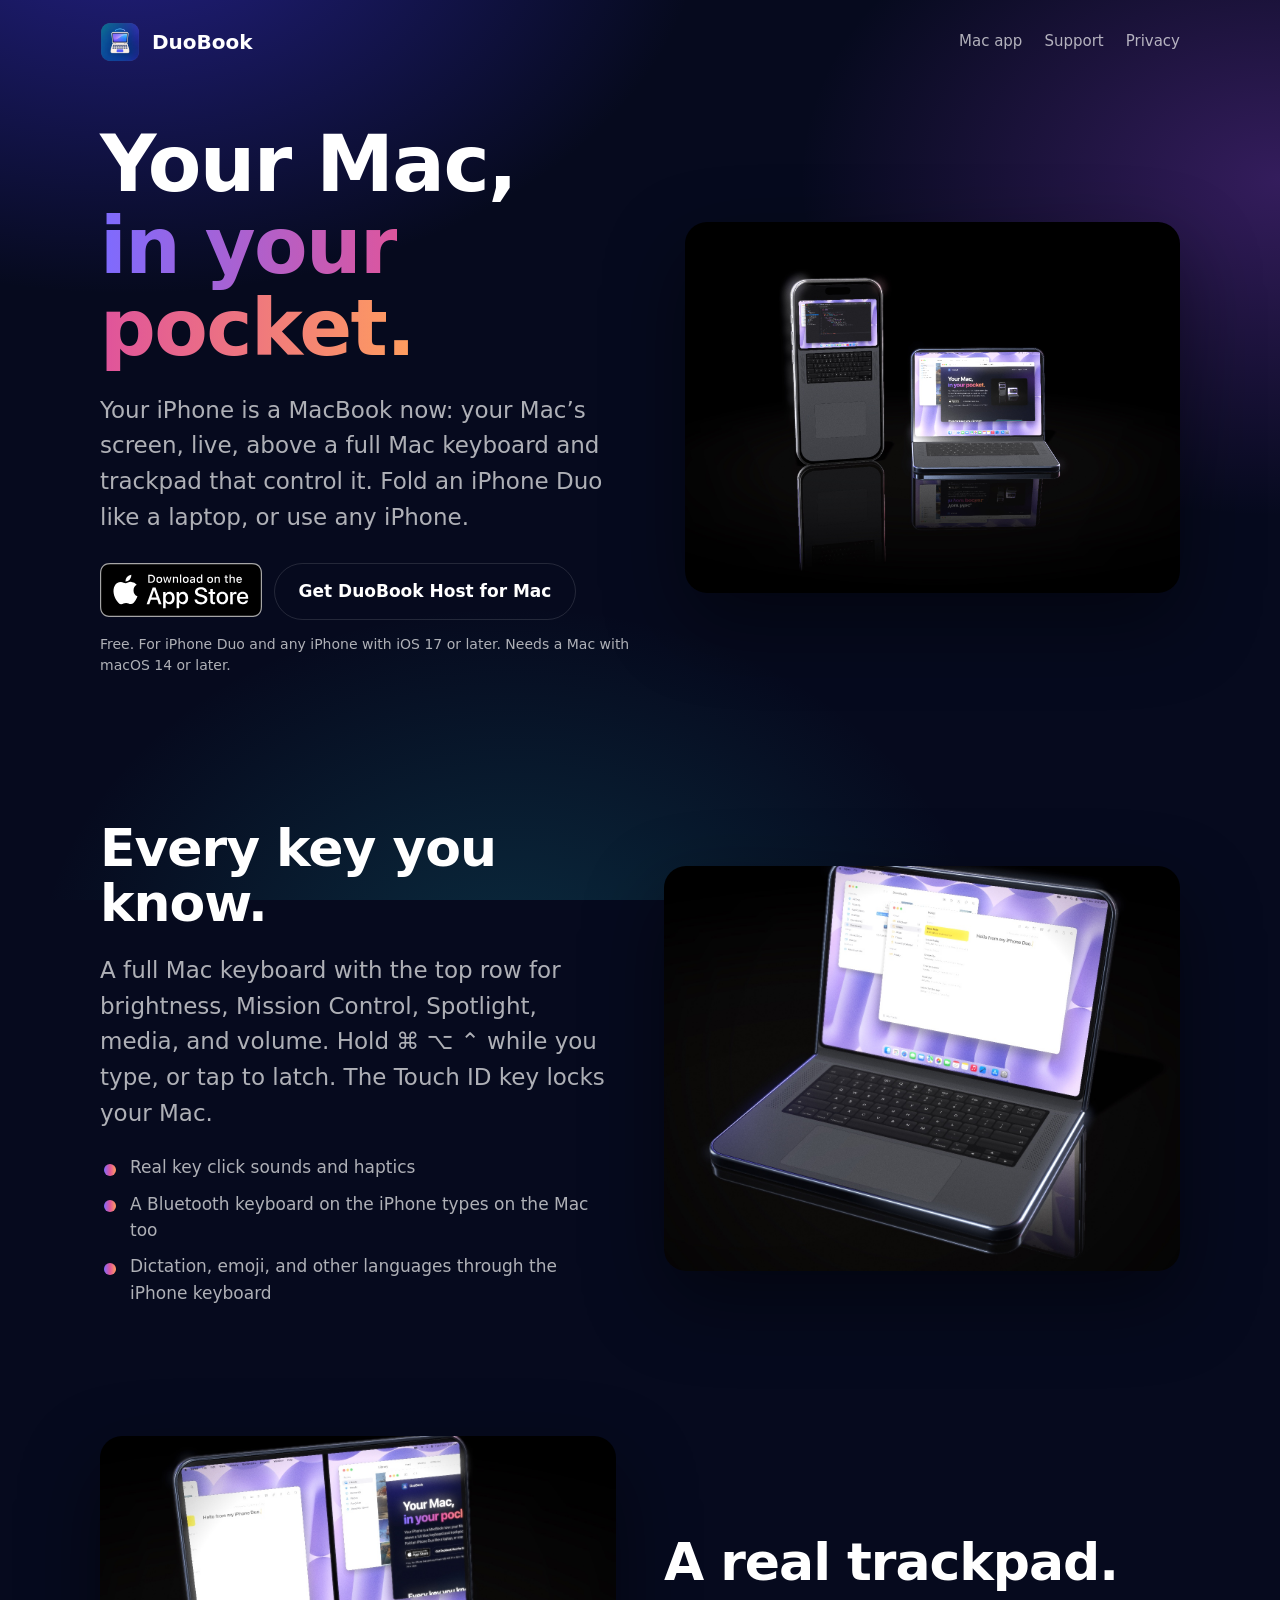
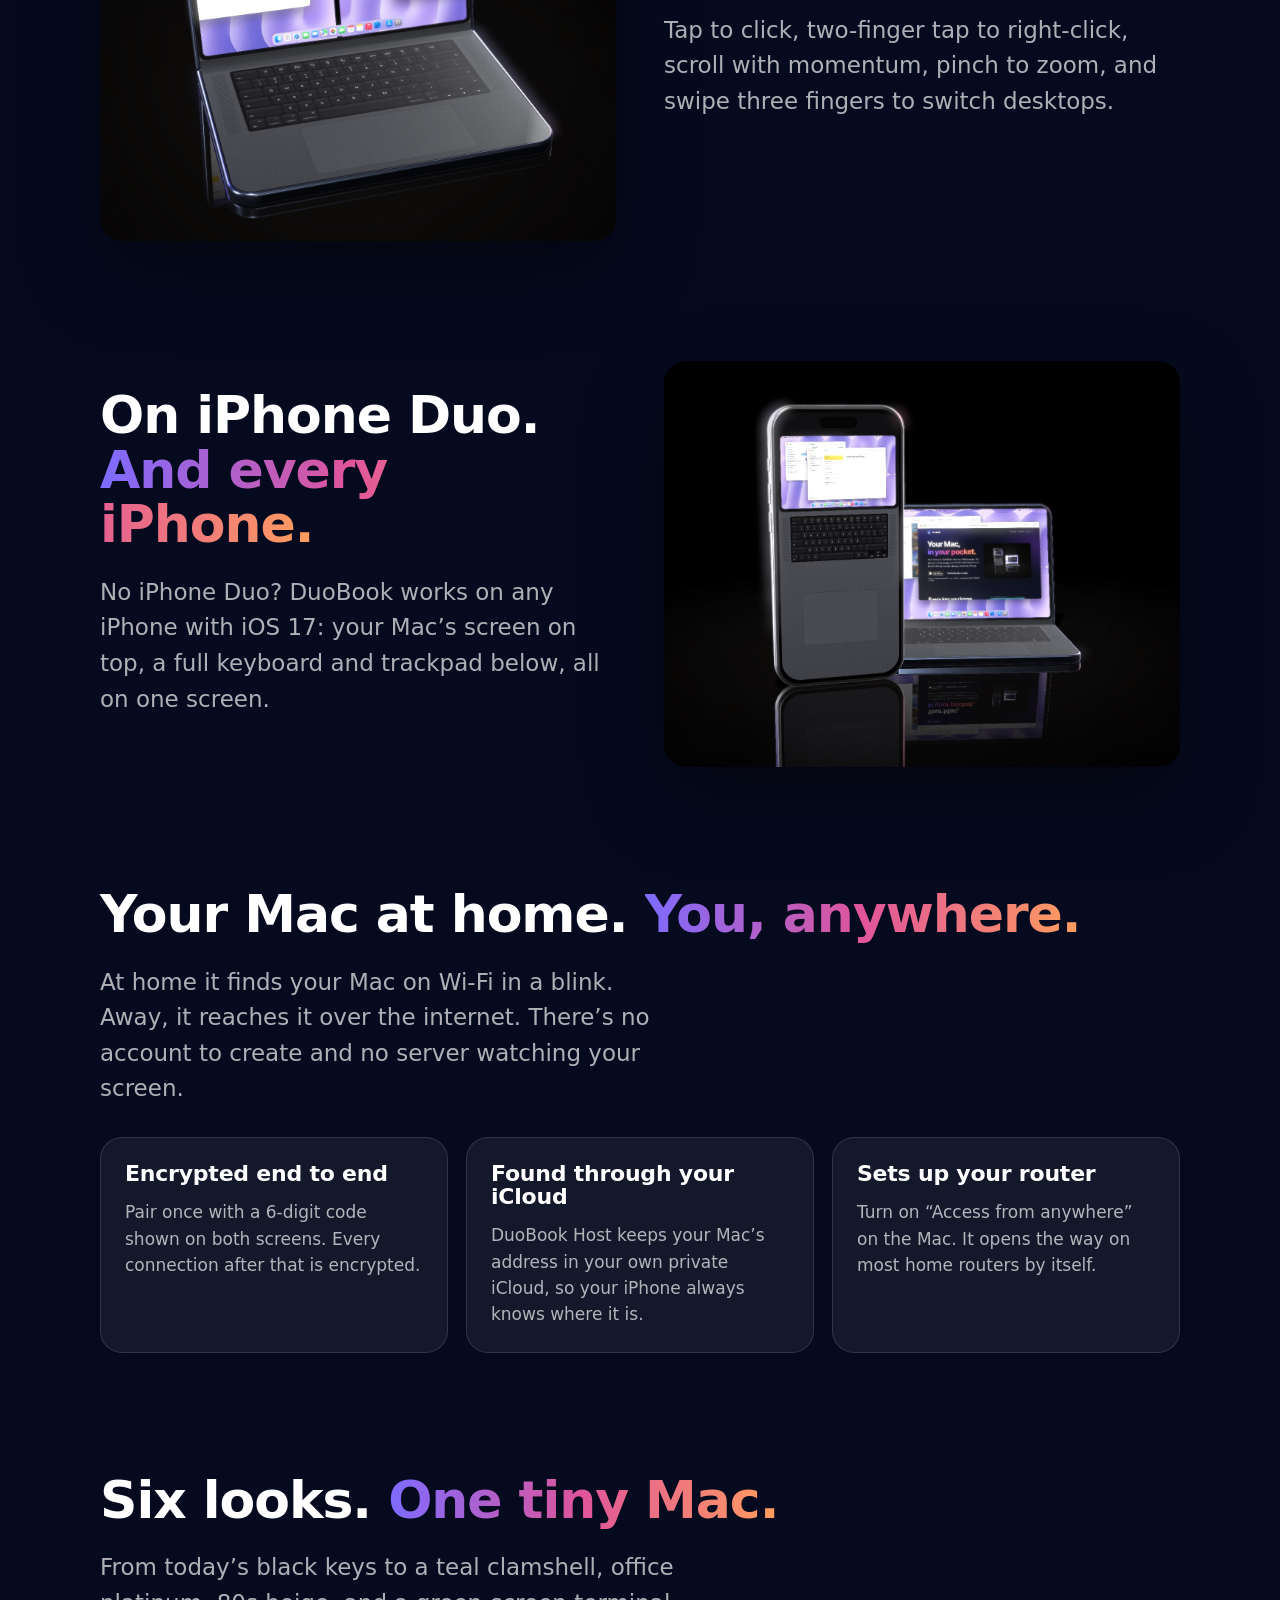
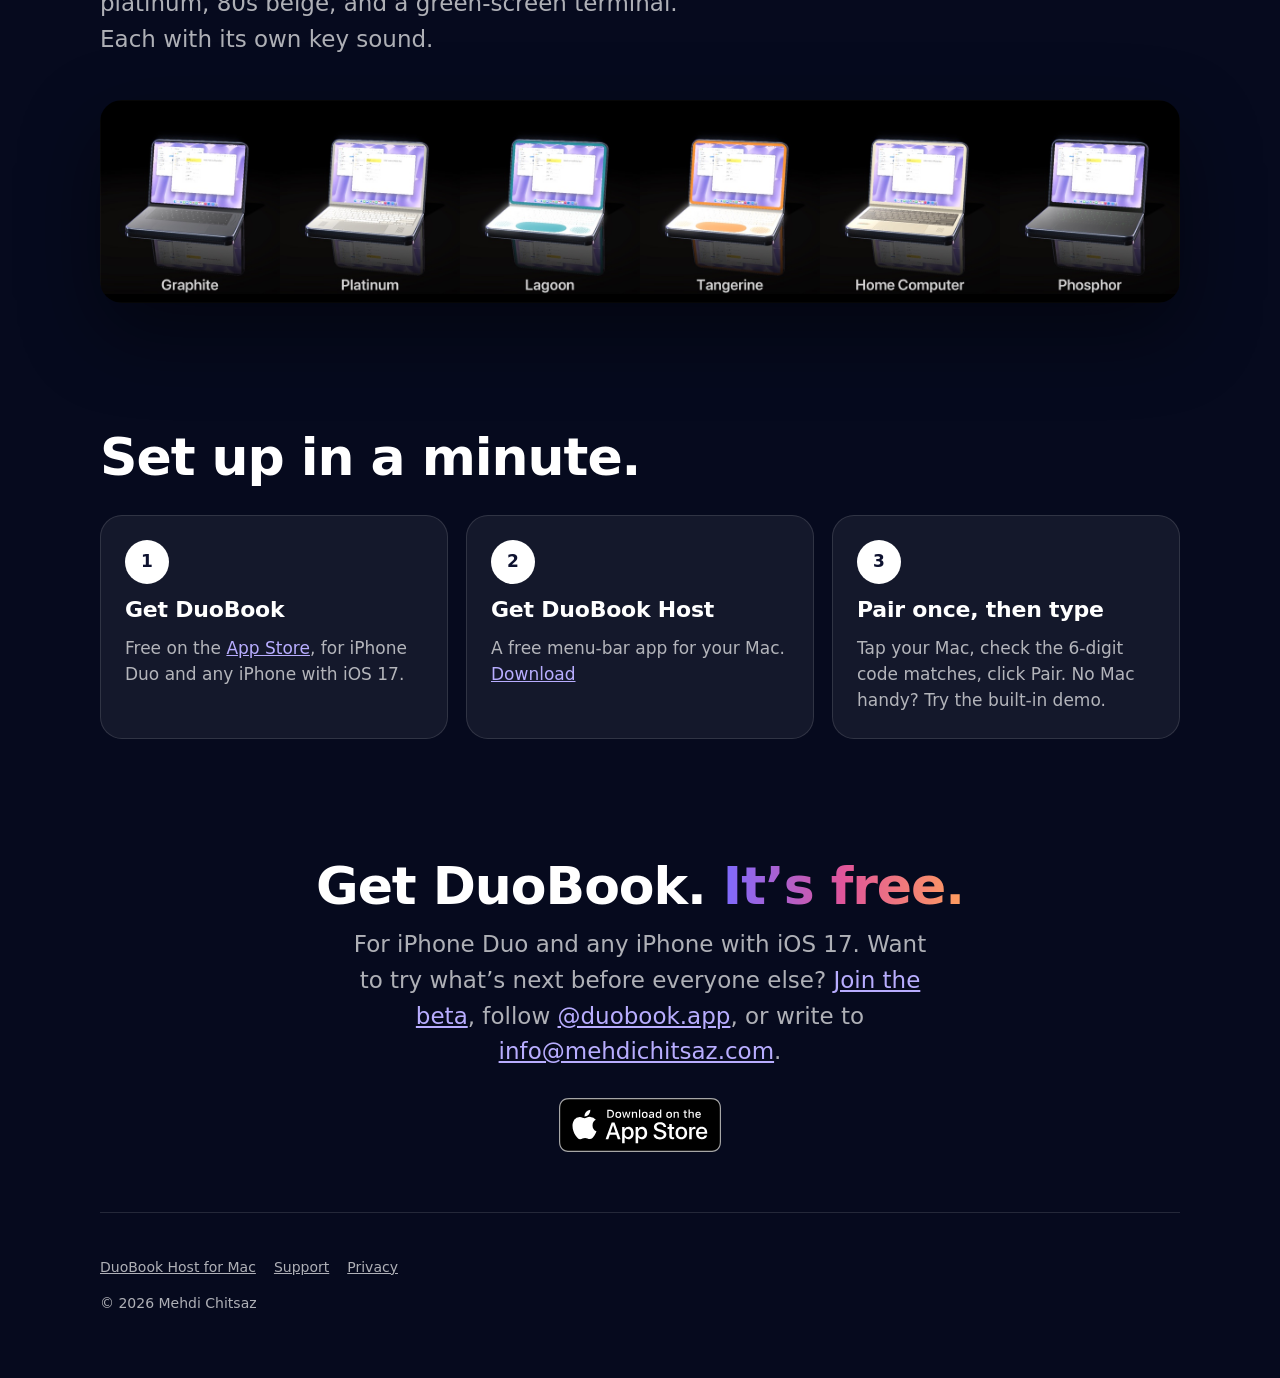
==== index.html @ 40b27768 "Launch: free on the App Store, new pictures (an iPhone Duo and an iPhone side by side, keyboard, tra" ====
<!doctype html>
<html lang="en">
<head>
  <meta charset="utf-8">
  <meta name="viewport" content="width=device-width, initial-scale=1">
  <title>DuoBook – Your Mac, in your pocket</title>
  <meta name="description" content="Free on the App Store. Your Mac’s screen on top, a full Mac keyboard and trackpad below. Fold an iPhone Duo like a laptop, or use any iPhone.">
  <meta property="og:title" content="DuoBook – Your Mac, in your pocket">
  <meta property="og:description" content="Free on the App Store, for iPhone Duo and every iPhone: your Mac’s screen on top, a real keyboard and trackpad below.">
  <meta property="og:image" content="https://mehdichitsaz.github.io/duobook/assets/og-image.png">
  <meta name="twitter:card" content="summary_large_image">
  <link rel="icon" href="assets/favicon.png">
  <link rel="apple-touch-icon" href="assets/icon.png">
  <link rel="stylesheet" href="styles.css">
</head>
<body>
  <div class="wrap">
    <header class="site">
      <a class="brand" href="./"><img src="assets/icon.png" alt="">DuoBook</a>
      <nav><a href="mac/">Mac app</a><a href="support/">Support</a><a href="privacy/">Privacy</a></nav>
    </header>

    <div class="hero">
      <div>
        <h1>Your Mac,<br><span class="grad">in your pocket.</span></h1>
        <p class="lede">Your iPhone is a MacBook now: your Mac’s screen, live, above a full Mac keyboard and trackpad that control it. Fold an iPhone Duo like a laptop, or use any iPhone.</p>
        <div class="cta">
          <a class="badge" href="https://apps.apple.com/app/id6826643457"><img src="assets/app-store-badge.svg" alt="Download on the App Store"></a>
          <a class="button ghost" href="mac/">Get DuoBook Host for Mac</a>
        </div>
        <p class="note">Free. For iPhone Duo and any iPhone with iOS 17 or later. Needs a Mac with macOS 14 or later.</p>
      </div>
      <img class="shot" src="assets/launch-hero.jpg" alt="An iPhone Duo folded like a laptop and an iPhone standing beside it, both showing a Mac desktop above a full keyboard and trackpad">
    </div>

    <section>
      <div class="split">
        <div>
          <h2>Every key you know.</h2>
          <p class="lede">A full Mac keyboard with the top row for brightness, Mission Control, Spotlight, media, and volume. Hold ⌘ ⌥ ⌃ while you type, or tap to latch. The Touch ID key locks your Mac.</p>
          <ul class="ticks">
            <li>Real key click sounds and haptics</li>
            <li>A Bluetooth keyboard on the iPhone types on the Mac too</li>
            <li>Dictation, emoji, and other languages through the iPhone keyboard</li>
          </ul>
        </div>
        <img class="shot" src="assets/keyboard.jpg" alt="An iPhone Duo folded like a laptop: a Mac’s screen with Notes open above a full Mac keyboard and trackpad">
      </div>
    </section>

    <section>
      <div class="split flip">
        <div>
          <h2>A real trackpad.</h2>
          <p class="lede">Tap to click, two-finger tap to right-click, scroll with momentum, pinch to zoom, and swipe three fingers to switch desktops.</p>
        </div>
        <img class="shot" src="assets/trackpad.jpg" alt="DuoBook mid-swipe, sliding the Mac from one desktop to the next">
      </div>
    </section>

    <section>
      <div class="split">
        <div>
          <h2>On iPhone Duo. <span class="grad">And every iPhone.</span></h2>
          <p class="lede">No iPhone Duo? DuoBook works on any iPhone with iOS 17: your Mac’s screen on top, a full keyboard and trackpad below, all on one screen.</p>
        </div>
        <img class="shot" src="assets/every-iphone.jpg" alt="An iPhone showing a Mac’s screen above a keyboard and trackpad, with an iPhone Duo behind it">
      </div>
    </section>

    <section>
      <h2>Your Mac at home. <span class="grad">You, anywhere.</span></h2>
      <p class="lede">At home it finds your Mac on Wi-Fi in a blink. Away, it reaches it over the internet. There’s no account to create and no server watching your screen.</p>
      <div class="cards">
        <div class="card"><h3>Encrypted end to end</h3><p>Pair once with a 6-digit code shown on both screens. Every connection after that is encrypted.</p></div>
        <div class="card"><h3>Found through your iCloud</h3><p>DuoBook Host keeps your Mac’s address in your own private iCloud, so your iPhone always knows where it is.</p></div>
        <div class="card"><h3>Sets up your router</h3><p>Turn on “Access from anywhere” on the Mac. It opens the way on most home routers by itself.</p></div>
      </div>
    </section>

    <section class="themes">
      <h2>Six looks. <span class="grad">One tiny Mac.</span></h2>
      <p class="lede">From today’s black keys to a teal clamshell, office platinum, 80s beige, and a green-screen terminal. Each with its own key sound.</p>
      <img class="shot" src="assets/themes.jpg" alt="DuoBook’s six themes: Graphite, Platinum, Lagoon, Tangerine, Home Computer, and Phosphor">
    </section>

    <section>
      <h2>Set up in a minute.</h2>
      <div class="cards">
        <div class="card"><div class="step">1</div><h3>Get DuoBook</h3><p>Free on the <a href="https://apps.apple.com/app/id6826643457">App Store</a>, for iPhone Duo and any iPhone with iOS 17.</p></div>
        <div class="card"><div class="step">2</div><h3>Get DuoBook Host</h3><p>A free menu-bar app for your Mac. <a href="mac/">Download</a></p></div>
        <div class="card"><div class="step">3</div><h3>Pair once, then type</h3><p>Tap your Mac, check the 6-digit code matches, click Pair. No Mac handy? Try the built-in demo.</p></div>
      </div>
    </section>

    <section id="get">
      <h2>Get DuoBook. <span class="grad">It’s free.</span></h2>
      <p class="lede">For iPhone Duo and any iPhone with iOS 17. Want to try what’s next before everyone else? <a href="beta/">Join the beta</a>, follow <a href="https://instagram.com/duobook.app">@duobook.app</a>, or write to <a href="mailto:info@mehdichitsaz.com">info@mehdichitsaz.com</a>.</p>
      <div class="cta center">
        <a class="badge" href="https://apps.apple.com/app/id6826643457"><img src="assets/app-store-badge.svg" alt="Download on the App Store"></a>
      </div>
    </section>

    <footer class="site">
      <p><a href="mac/">DuoBook Host for Mac</a><a href="support/">Support</a><a href="privacy/">Privacy</a></p>
      <p>© 2026 Mehdi Chitsaz</p>
    </footer>
  </div>
</body>
</html>
---- styles.css ----
:root {
  --bg: #060a1e;
  --ink: #0e1230;
  --card: rgba(255, 255, 255, 0.06);
  --line: rgba(255, 255, 255, 0.12);
  --text: #ffffff;
  --muted: rgba(255, 255, 255, 0.68);
  --accent: linear-gradient(90deg, #7d6bff, #e0559a, #ff9e5e);
  --pink: #e0559a;
  --radius: 22px;
  color-scheme: dark;
}
* { box-sizing: border-box; }
html { -webkit-text-size-adjust: 100%; }
body {
  margin: 0;
  background: var(--bg);
  background-image:
    radial-gradient(60rem 40rem at 10% -10%, rgba(59, 50, 214, 0.55), transparent 60%),
    radial-gradient(50rem 35rem at 100% 20%, rgba(138, 63, 209, 0.35), transparent 60%),
    radial-gradient(50rem 40rem at 40% 110%, rgba(27, 166, 184, 0.22), transparent 60%);
  background-attachment: fixed;
  color: var(--text);
  font: 17px/1.55 -apple-system, BlinkMacSystemFont, "SF Pro Text", "Inter", system-ui, sans-serif;
}
a { color: #b8adff; }
a:hover { color: #fff; }
.wrap { max-width: 1120px; margin: 0 auto; padding: 0 20px; }
header.site { display: flex; align-items: center; justify-content: space-between; padding: 22px 0; }
.brand { display: flex; align-items: center; gap: 12px; color: var(--text); text-decoration: none; font-weight: 650; font-size: 20px; }
.brand img { width: 40px; height: 40px; border-radius: 10px; }
nav { display: flex; flex-wrap: nowrap; }
nav a { color: var(--muted); text-decoration: none; margin-left: 22px; font-size: 15px; white-space: nowrap; }
nav a:hover { color: var(--text); }
h1, h2, h3 { letter-spacing: -0.02em; line-height: 1.05; margin: 0 0 14px; }
h1 { font-size: clamp(44px, 7vw, 84px); font-weight: 750; }
h2 { font-size: clamp(32px, 4.5vw, 52px); font-weight: 720; }
h3 { font-size: 22px; font-weight: 650; letter-spacing: -0.01em; }
.grad { background: var(--accent); -webkit-background-clip: text; background-clip: text; color: transparent; }
.lede { font-size: clamp(19px, 2.2vw, 23px); color: var(--muted); max-width: 40ch; }
.hero { display: grid; grid-template-columns: 1fr 1.15fr; gap: 40px; align-items: center; padding: 40px 0 70px; }
.hero img { width: 100%; height: auto; }
.hero video.demo { display: block; width: auto; max-width: 100%; max-height: 80vh; aspect-ratio: 9 / 16; margin: 0 auto;
  border-radius: var(--radius); background: var(--ink); box-shadow: 0 30px 80px rgba(0, 0, 0, 0.45); }
.cta { display: flex; flex-wrap: wrap; gap: 12px; margin-top: 28px; }
.button { display: inline-flex; align-items: center; gap: 10px; padding: 14px 24px; border-radius: 999px; background: #fff; color: var(--ink);
  font-weight: 650; text-decoration: none; }
.button:hover { color: var(--ink); filter: brightness(0.94); }
.button.ghost { background: transparent; color: #fff; border: 1.5px solid var(--line); }
.button.ghost:hover { color: #fff; background: rgba(255,255,255,0.06); }
.note { color: var(--muted); font-size: 14px; margin-top: 14px; }
section { padding: 60px 0; }
.split { display: grid; grid-template-columns: 1fr 1fr; gap: 48px; align-items: center; }
.split img { width: 100%; height: auto; }
.split.flip > :first-child { order: 2; }
.cards { display: grid; grid-template-columns: repeat(3, 1fr); gap: 18px; margin-top: 30px; }
.card { background: var(--card); border: 1px solid var(--line); border-radius: var(--radius); padding: 24px; }
.card p { color: var(--muted); margin: 0; }
.step { display: inline-grid; place-items: center; width: 44px; height: 44px; border-radius: 50%; background: #fff; color: var(--ink); font-weight: 750; margin-bottom: 14px; }
.themes img { width: 100%; height: auto; margin-top: 20px; }
ul.ticks { list-style: none; padding: 0; margin: 18px 0 0; }
ul.ticks li { padding-left: 30px; position: relative; margin: 10px 0; color: var(--muted); }
ul.ticks li::before { content: ""; position: absolute; left: 4px; top: 0.55em; width: 12px; height: 12px; border-radius: 50%; background: var(--accent); }
.doc { max-width: 760px; padding: 30px 0 80px; }
.doc h1 { font-size: clamp(38px, 6vw, 60px); }
.doc h2 { font-size: 28px; margin-top: 44px; }
.doc p, .doc li { color: rgba(255,255,255,0.82); }
.doc .updated { color: var(--muted); }
details { background: var(--card); border: 1px solid var(--line); border-radius: 16px; padding: 16px 20px; margin: 12px 0; }
summary { cursor: pointer; font-weight: 600; }
details p { margin: 10px 0 0; }
footer.site { border-top: 1px solid var(--line); padding: 30px 0 50px; color: var(--muted); font-size: 14px; }
footer.site a { color: var(--muted); margin-right: 18px; }
@media (max-width: 820px) {
  .hero, .split { grid-template-columns: 1fr; }
  .split.flip > :first-child { order: 0; }
  .cards { grid-template-columns: 1fr; }
  nav a { margin-left: 14px; }
}
@media (max-width: 420px) {
  .brand { gap: 10px; font-size: 18px; }
  .brand img { width: 34px; height: 34px; border-radius: 8px; }
  nav a { margin-left: 12px; font-size: 14px; }
}
.badge { display: inline-flex; line-height: 0; }
.badge img { height: 54px; width: auto; }
@media (min-width: 821px) { .hero { grid-template-columns: 1.1fr 1fr; } }
.hero h1 { font-size: clamp(44px, 6.4vw, 78px); }
img.shot { border-radius: var(--radius); box-shadow: 0 30px 80px rgba(0, 0, 0, 0.45); }
.cta.center { justify-content: center; }
#get { text-align: center; }
#get .lede { margin: 0 auto; }
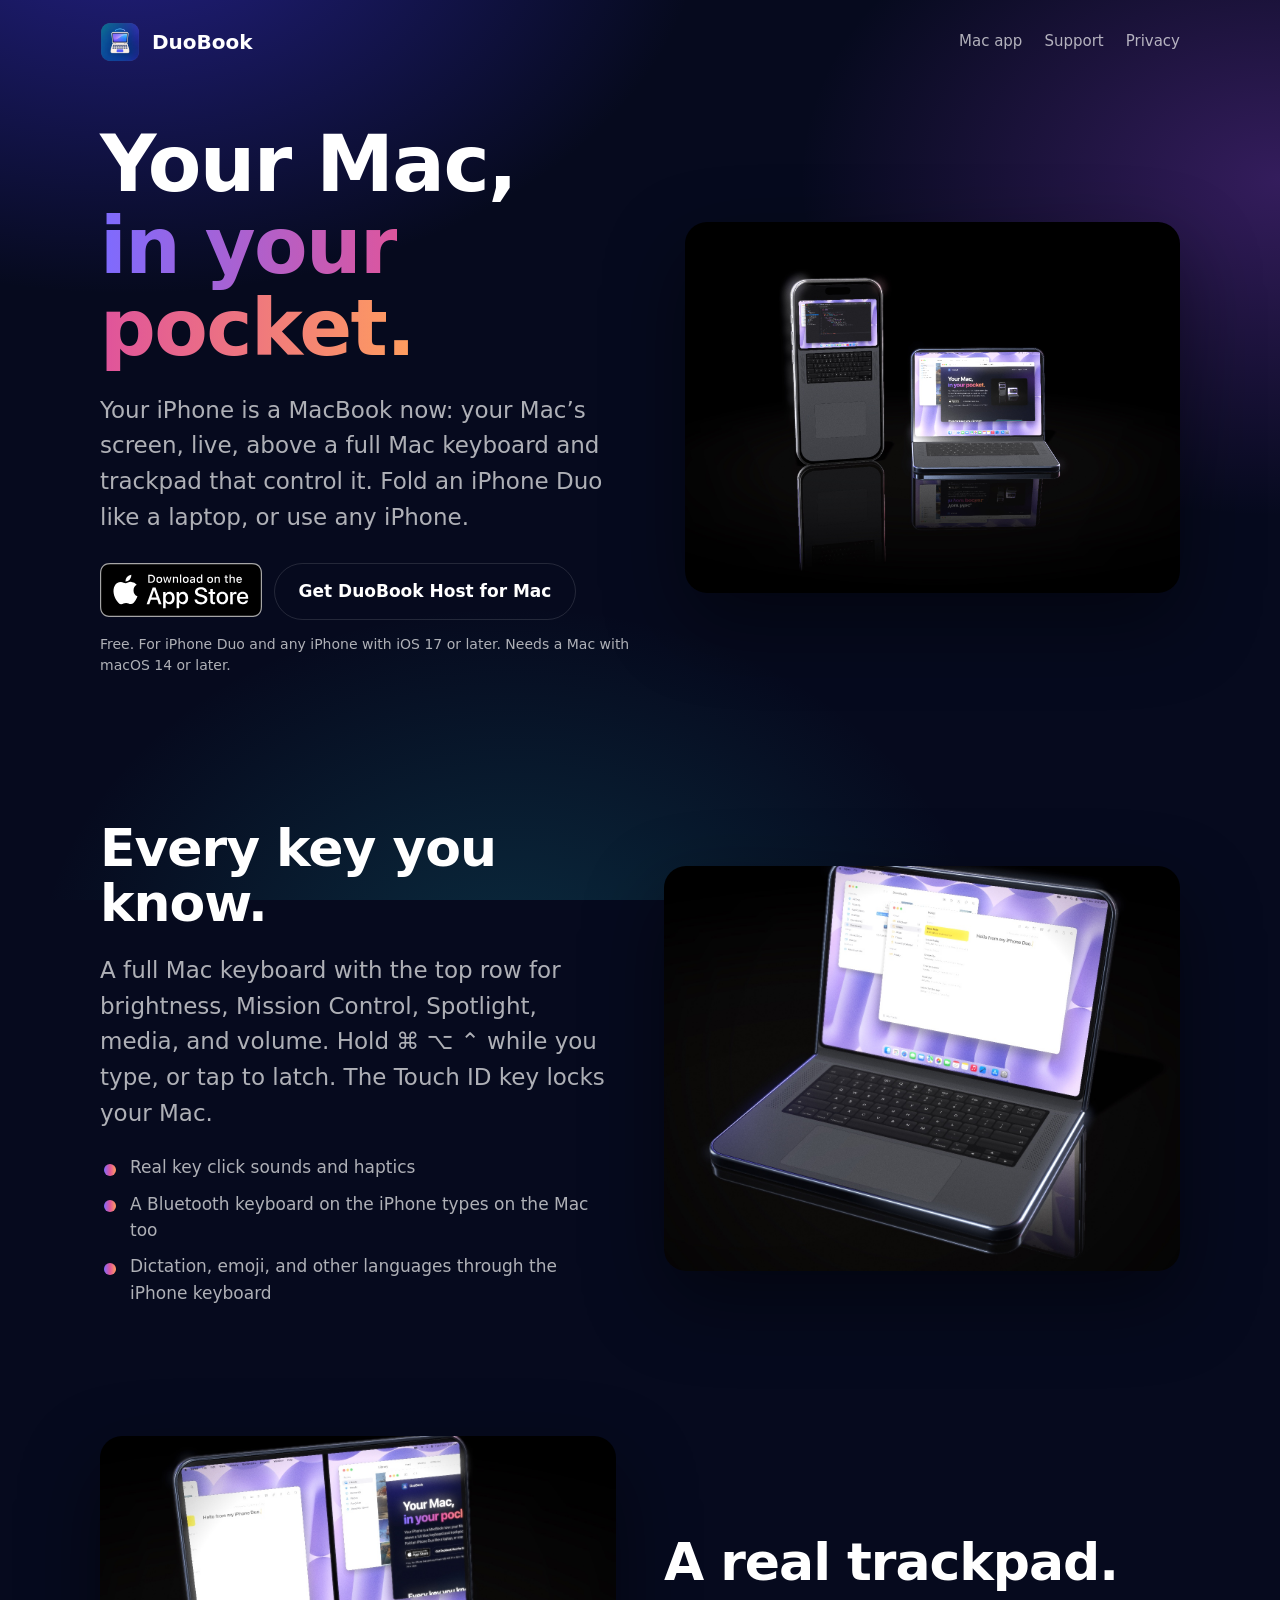
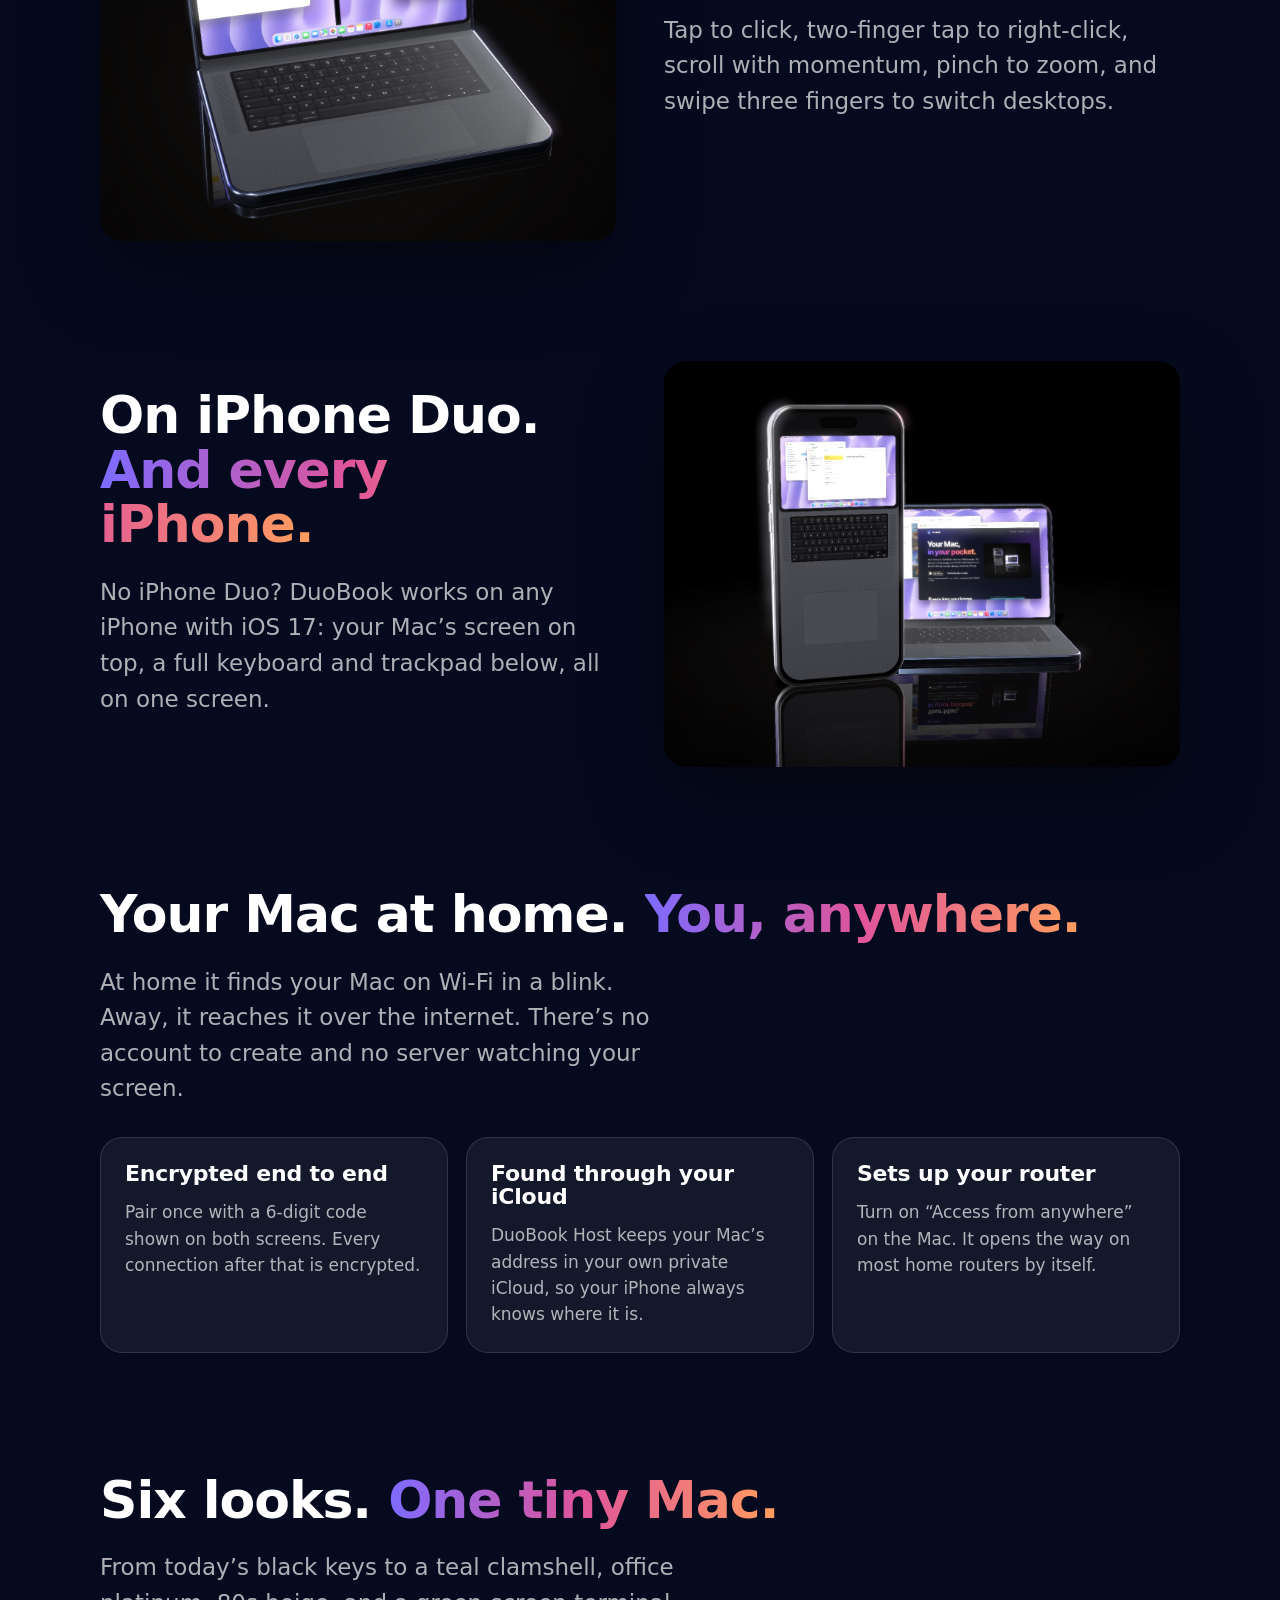
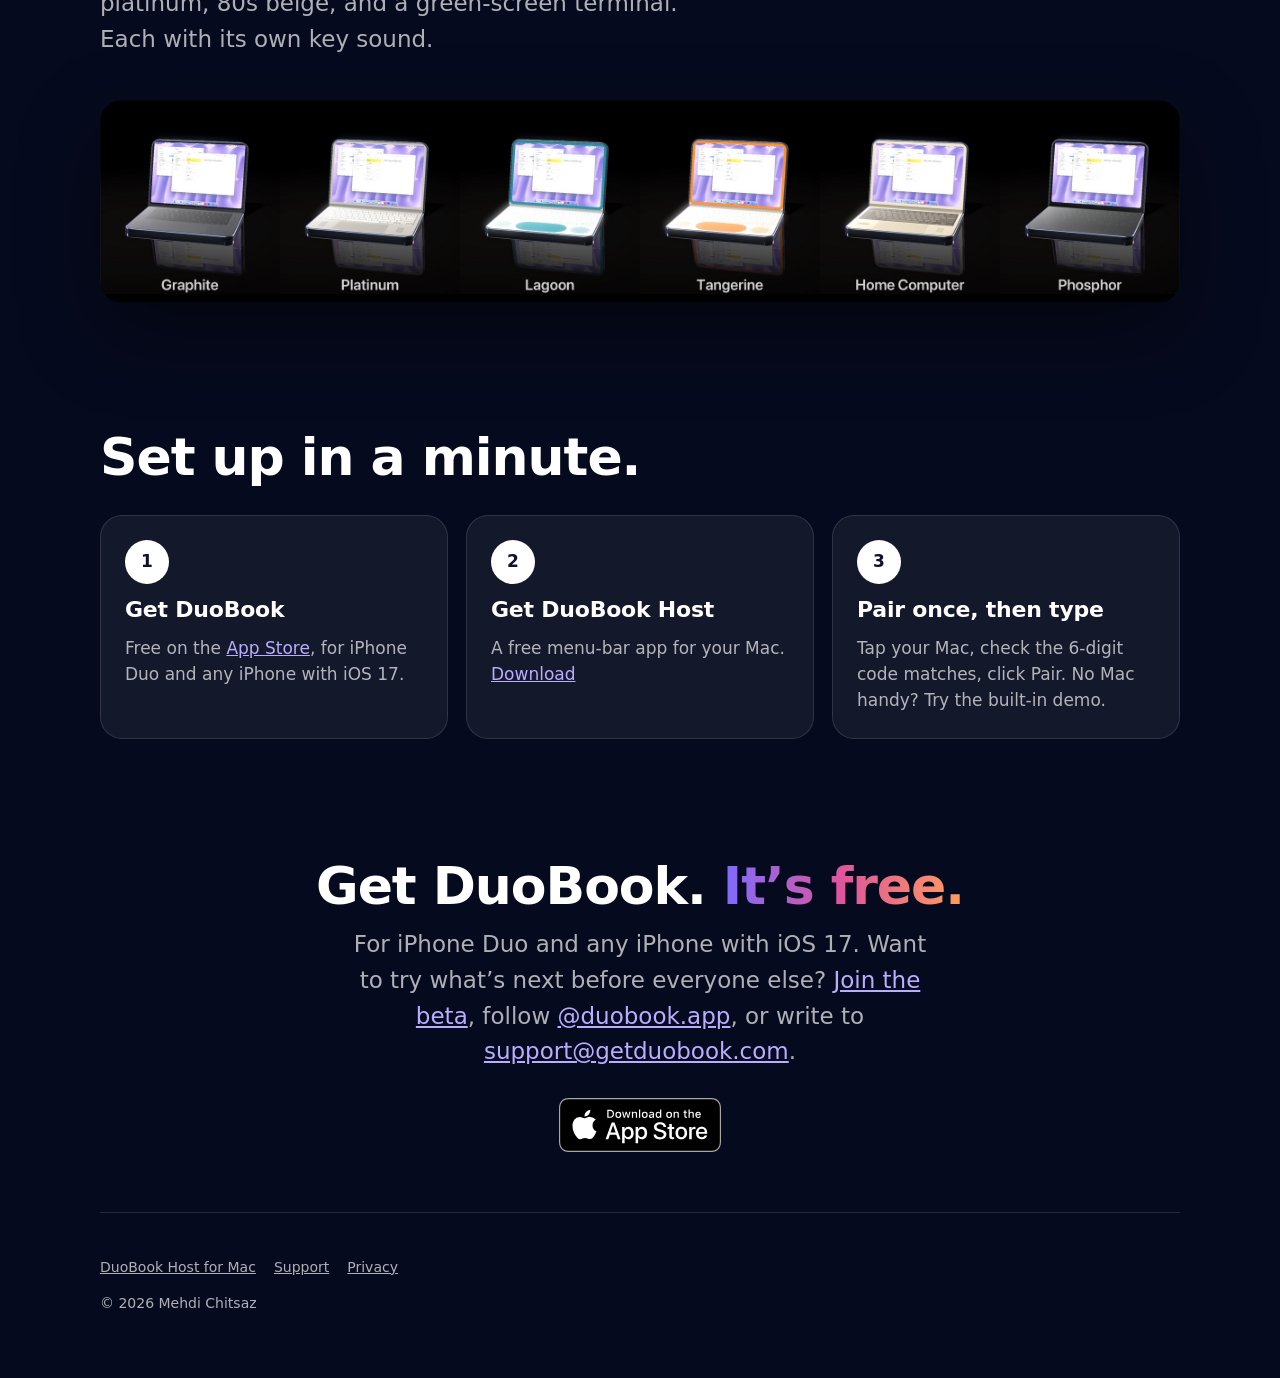
==== commit f423bab6: "Support email is now support@getduobook.com" ====
--- a/index.html
+++ b/index.html
@@ -6,12 +6,34 @@
   <title>DuoBook – Your Mac, in your pocket</title>
   <meta name="description" content="Free on the App Store. Your Mac’s screen on top, a full Mac keyboard and trackpad below. Fold an iPhone Duo like a laptop, or use any iPhone.">
   <meta property="og:title" content="DuoBook – Your Mac, in your pocket">
-  <meta property="og:description" content="Free on the App Store, for iPhone Duo and every iPhone: your Mac’s screen on top, a real keyboard and trackpad below.">
-  <meta property="og:image" content="https://mehdichitsaz.github.io/duobook/assets/og-image.png">
+  <meta property="og:description" content="Free on the App Store. Your Mac’s screen on top, a full Mac keyboard and trackpad below. Fold an iPhone Duo like a laptop, or use any iPhone.">
+  <meta property="og:image" content="https://getduobook.com/assets/og-image.png">
   <meta name="twitter:card" content="summary_large_image">
   <link rel="icon" href="assets/favicon.png">
   <link rel="apple-touch-icon" href="assets/icon.png">
   <link rel="stylesheet" href="styles.css">
+    <link rel="canonical" href="https://getduobook.com/" />
+    <meta property="og:url" content="https://getduobook.com/">
+  <meta property="og:type" content="website">
+  <meta property="og:site_name" content="DuoBook">
+  <script type="application/ld+json">
+{
+  "@context": "https://schema.org",
+  "@type": "SoftwareApplication",
+  "name": "DuoBook: Pocket Mac",
+  "operatingSystem": "iOS",
+  "applicationCategory": "UtilitiesApplication",
+  "url": "https://getduobook.com/",
+  "downloadUrl": "https://apps.apple.com/app/id6826643457",
+  "image": "https://getduobook.com/assets/og-image.png",
+  "description": "Free on the App Store. Your Mac’s screen on top, a full Mac keyboard and trackpad below. Fold an iPhone Duo like a laptop, or use any iPhone.",
+  "offers": {
+    "@type": "Offer",
+    "price": "0",
+    "priceCurrency": "USD"
+  }
+}
+  </script>
 </head>
 <body>
   <div class="wrap">
@@ -95,7 +117,7 @@
 
     <section id="get">
       <h2>Get DuoBook. <span class="grad">It’s free.</span></h2>
-      <p class="lede">For iPhone Duo and any iPhone with iOS 17. Want to try what’s next before everyone else? <a href="beta/">Join the beta</a>, follow <a href="https://instagram.com/duobook.app">@duobook.app</a>, or write to <a href="mailto:info@mehdichitsaz.com">info@mehdichitsaz.com</a>.</p>
+      <p class="lede">For iPhone Duo and any iPhone with iOS 17. Want to try what’s next before everyone else? <a href="beta/">Join the beta</a>, follow <a href="https://instagram.com/duobook.app">@duobook.app</a>, or write to <a href="mailto:support@getduobook.com">support@getduobook.com</a>.</p>
       <div class="cta center">
         <a class="badge" href="https://apps.apple.com/app/id6826643457"><img src="assets/app-store-badge.svg" alt="Download on the App Store"></a>
       </div>
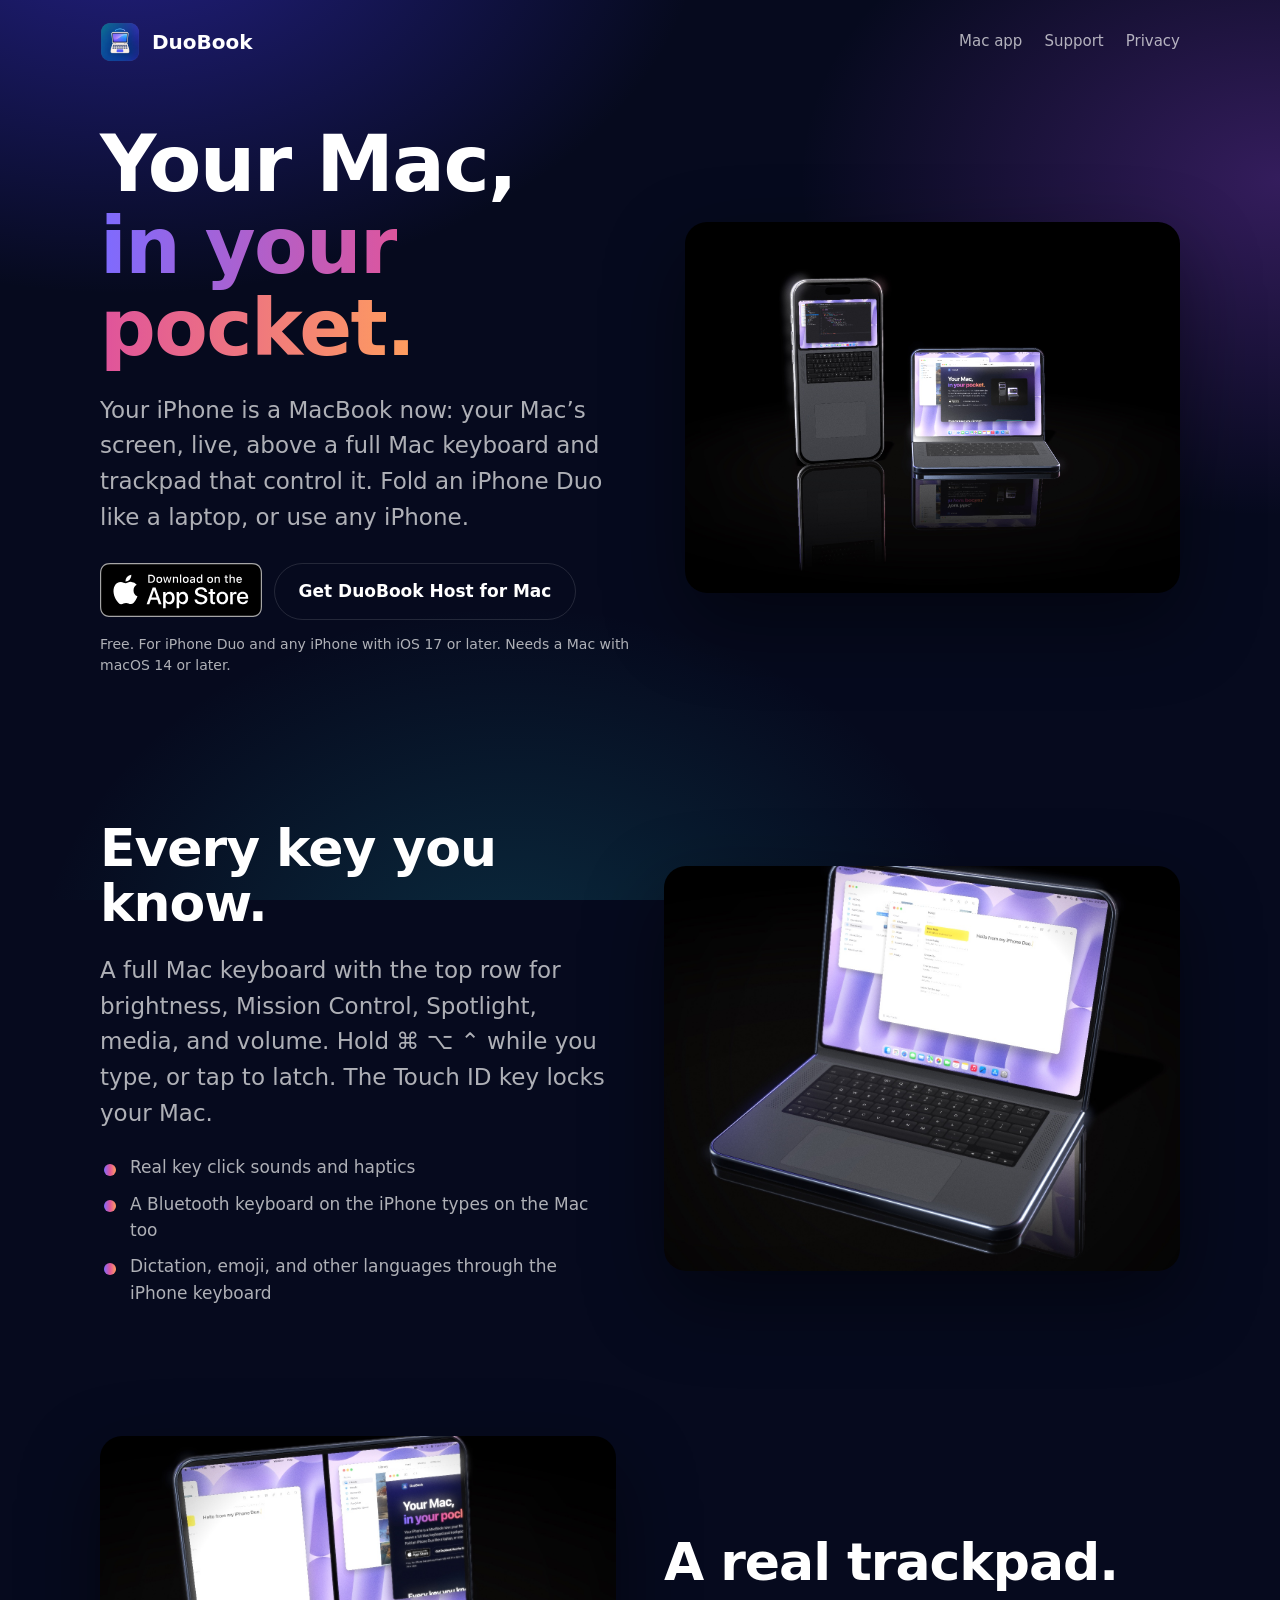
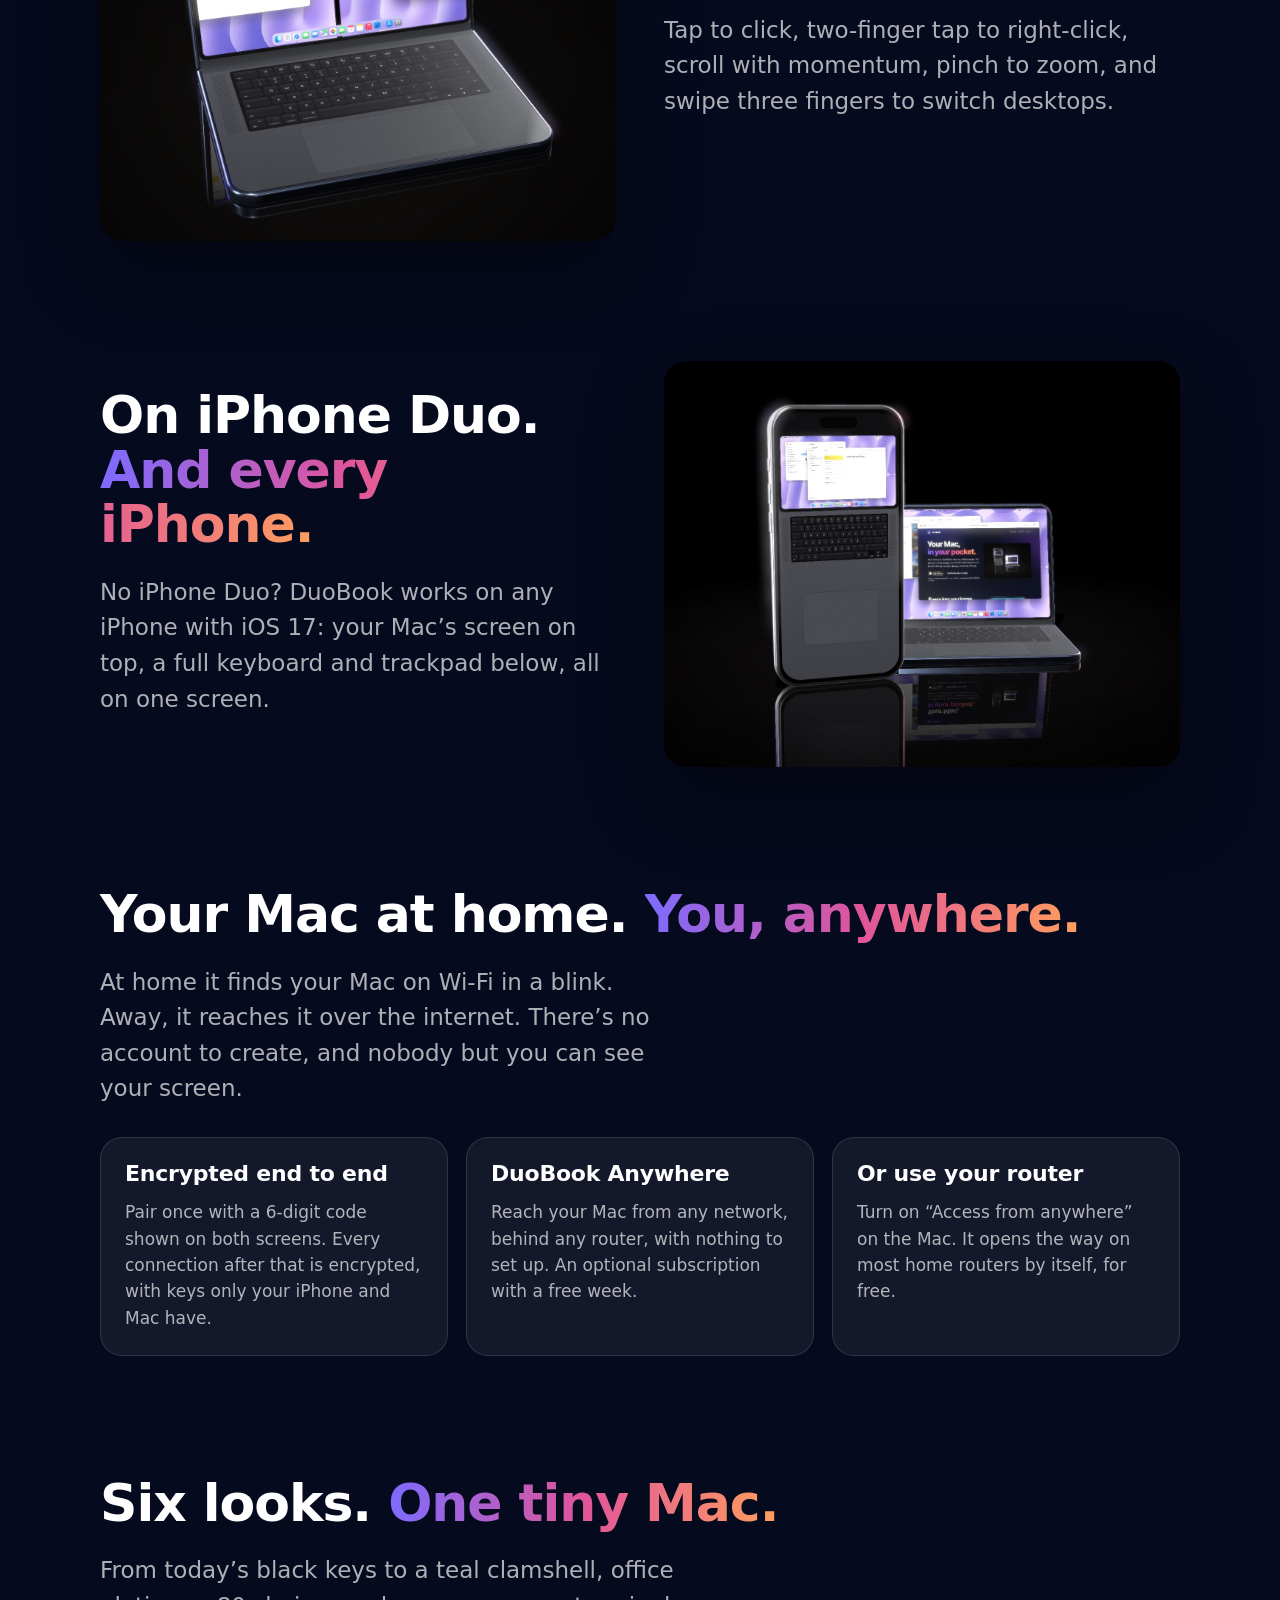
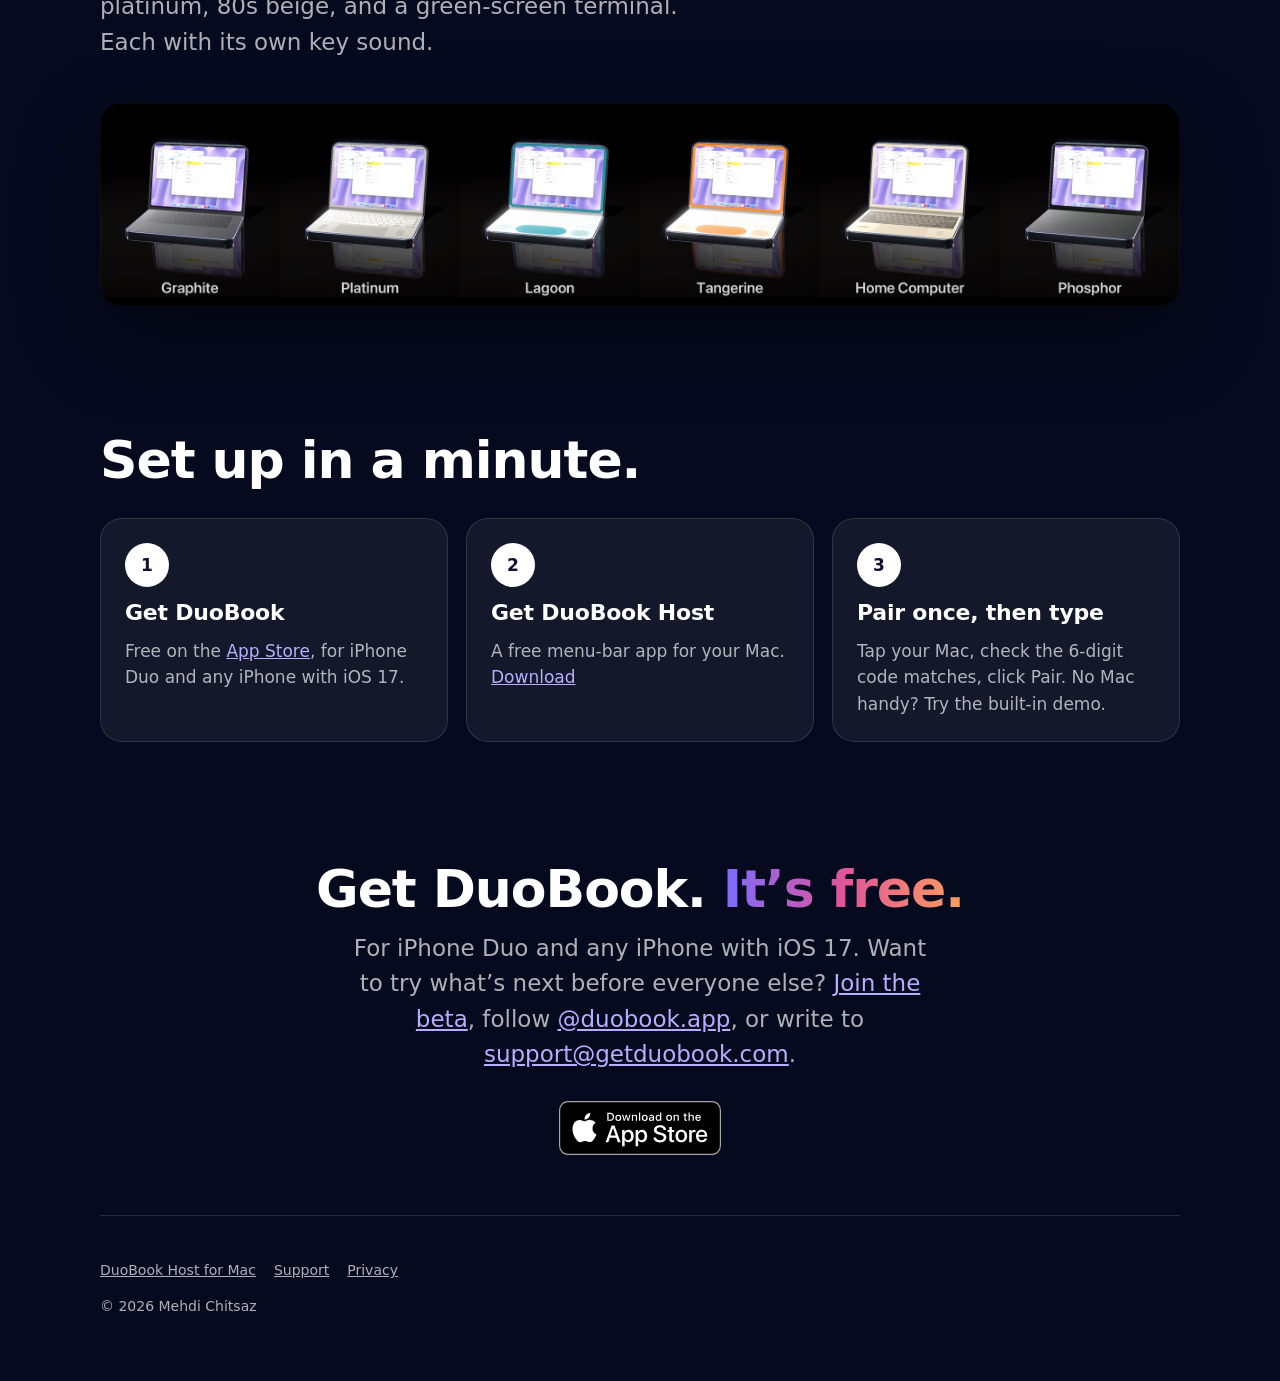
==== commit e83857ba: "DuoBook Anywhere on the home and Support pages (cost, cancelling, away-from-home); no more "connect " ====
--- a/index.html
+++ b/index.html
@@ -92,11 +92,11 @@
 
     <section>
       <h2>Your Mac at home. <span class="grad">You, anywhere.</span></h2>
-      <p class="lede">At home it finds your Mac on Wi-Fi in a blink. Away, it reaches it over the internet. There’s no account to create and no server watching your screen.</p>
+      <p class="lede">At home it finds your Mac on Wi-Fi in a blink. Away, it reaches it over the internet. There’s no account to create, and nobody but you can see your screen.</p>
       <div class="cards">
-        <div class="card"><h3>Encrypted end to end</h3><p>Pair once with a 6-digit code shown on both screens. Every connection after that is encrypted.</p></div>
-        <div class="card"><h3>Found through your iCloud</h3><p>DuoBook Host keeps your Mac’s address in your own private iCloud, so your iPhone always knows where it is.</p></div>
-        <div class="card"><h3>Sets up your router</h3><p>Turn on “Access from anywhere” on the Mac. It opens the way on most home routers by itself.</p></div>
+        <div class="card"><h3>Encrypted end to end</h3><p>Pair once with a 6-digit code shown on both screens. Every connection after that is encrypted, with keys only your iPhone and Mac have.</p></div>
+        <div class="card"><h3>DuoBook Anywhere</h3><p>Reach your Mac from any network, behind any router, with nothing to set up. An optional subscription with a free week.</p></div>
+        <div class="card"><h3>Or use your router</h3><p>Turn on “Access from anywhere” on the Mac. It opens the way on most home routers by itself, for free.</p></div>
       </div>
     </section>
 
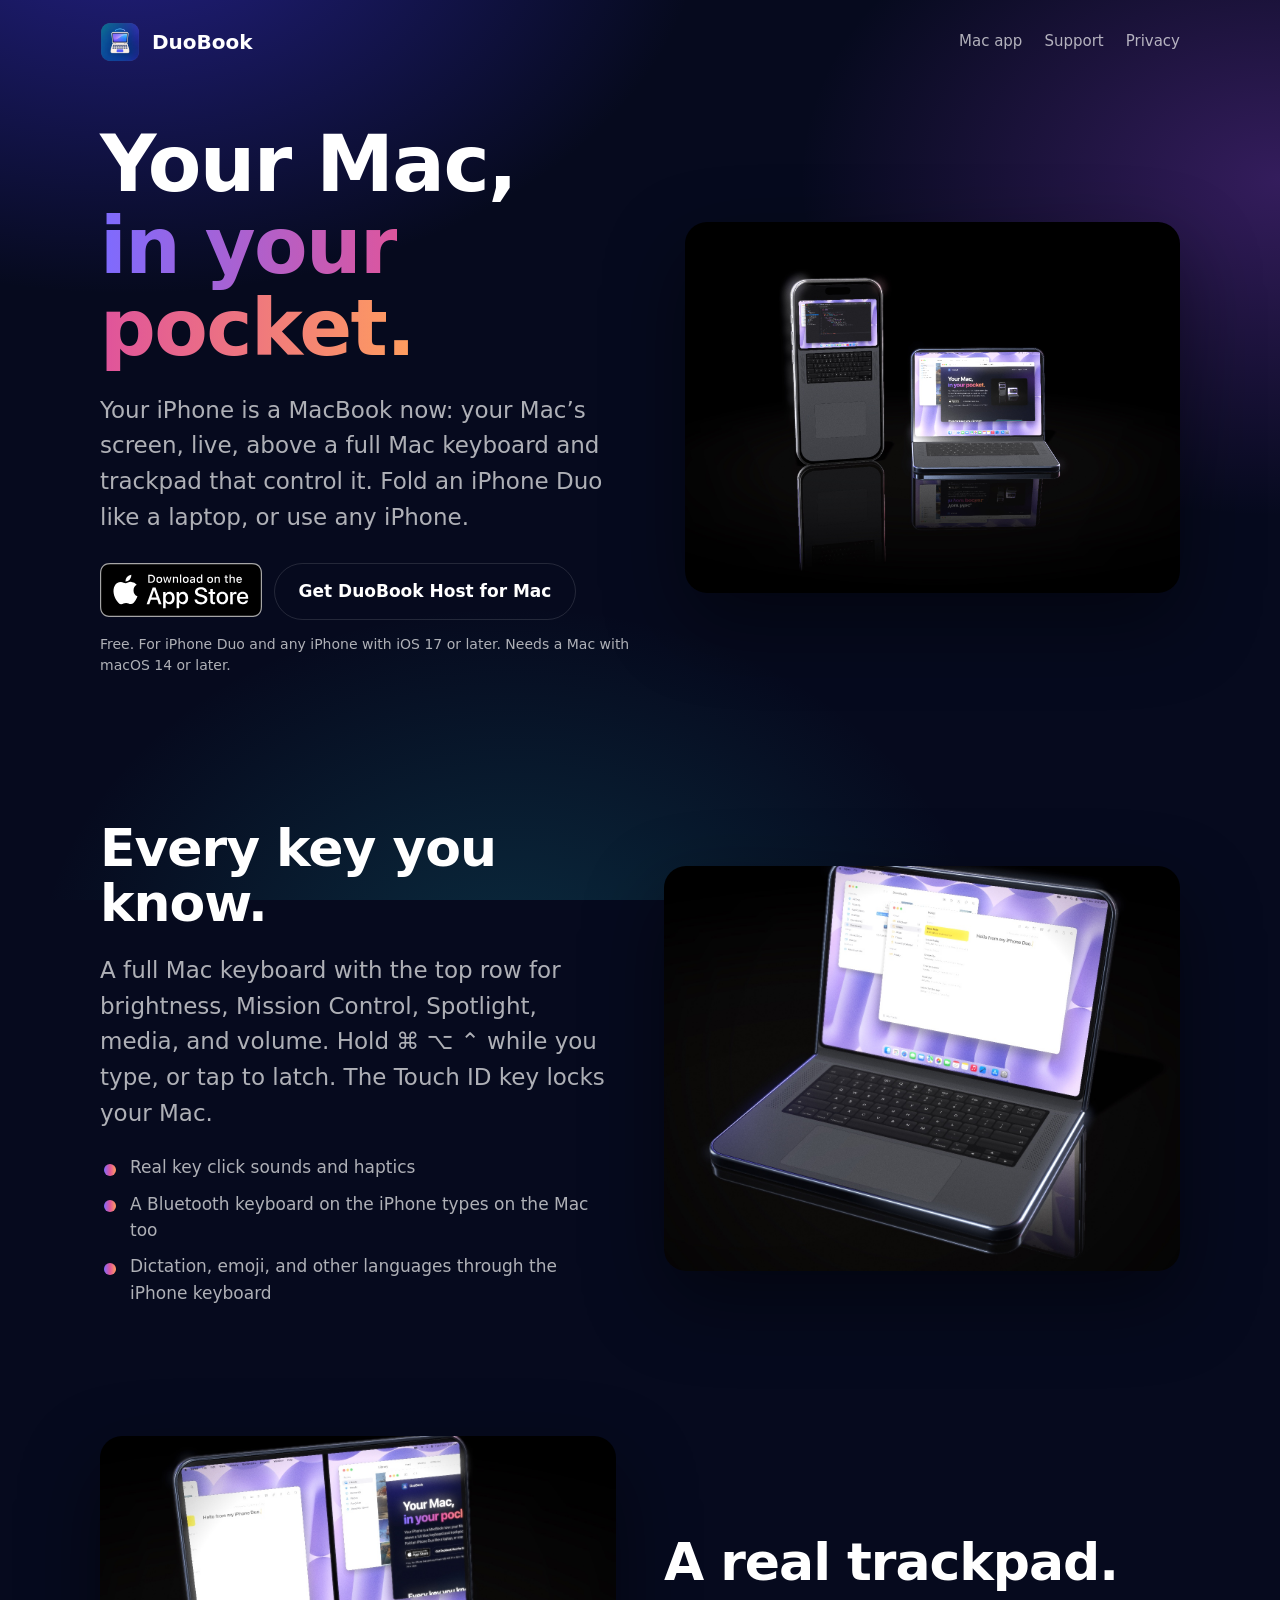
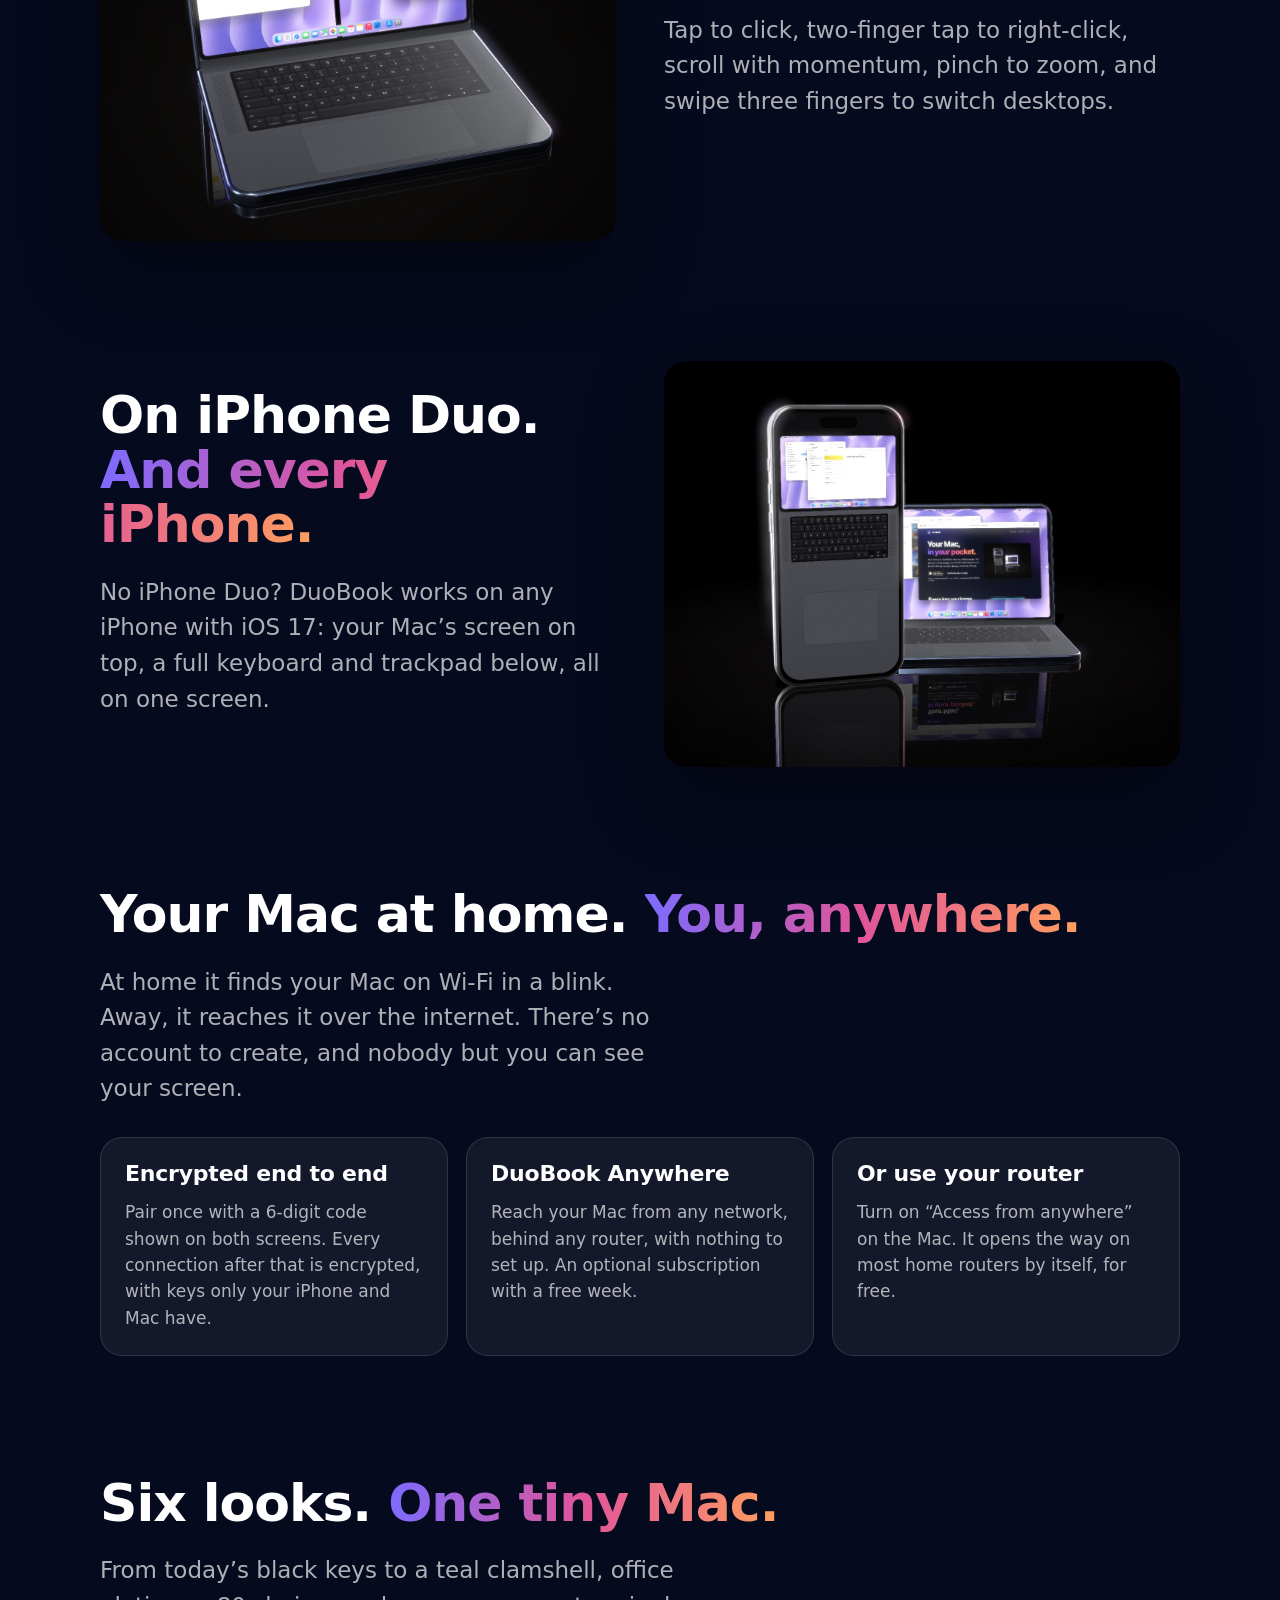
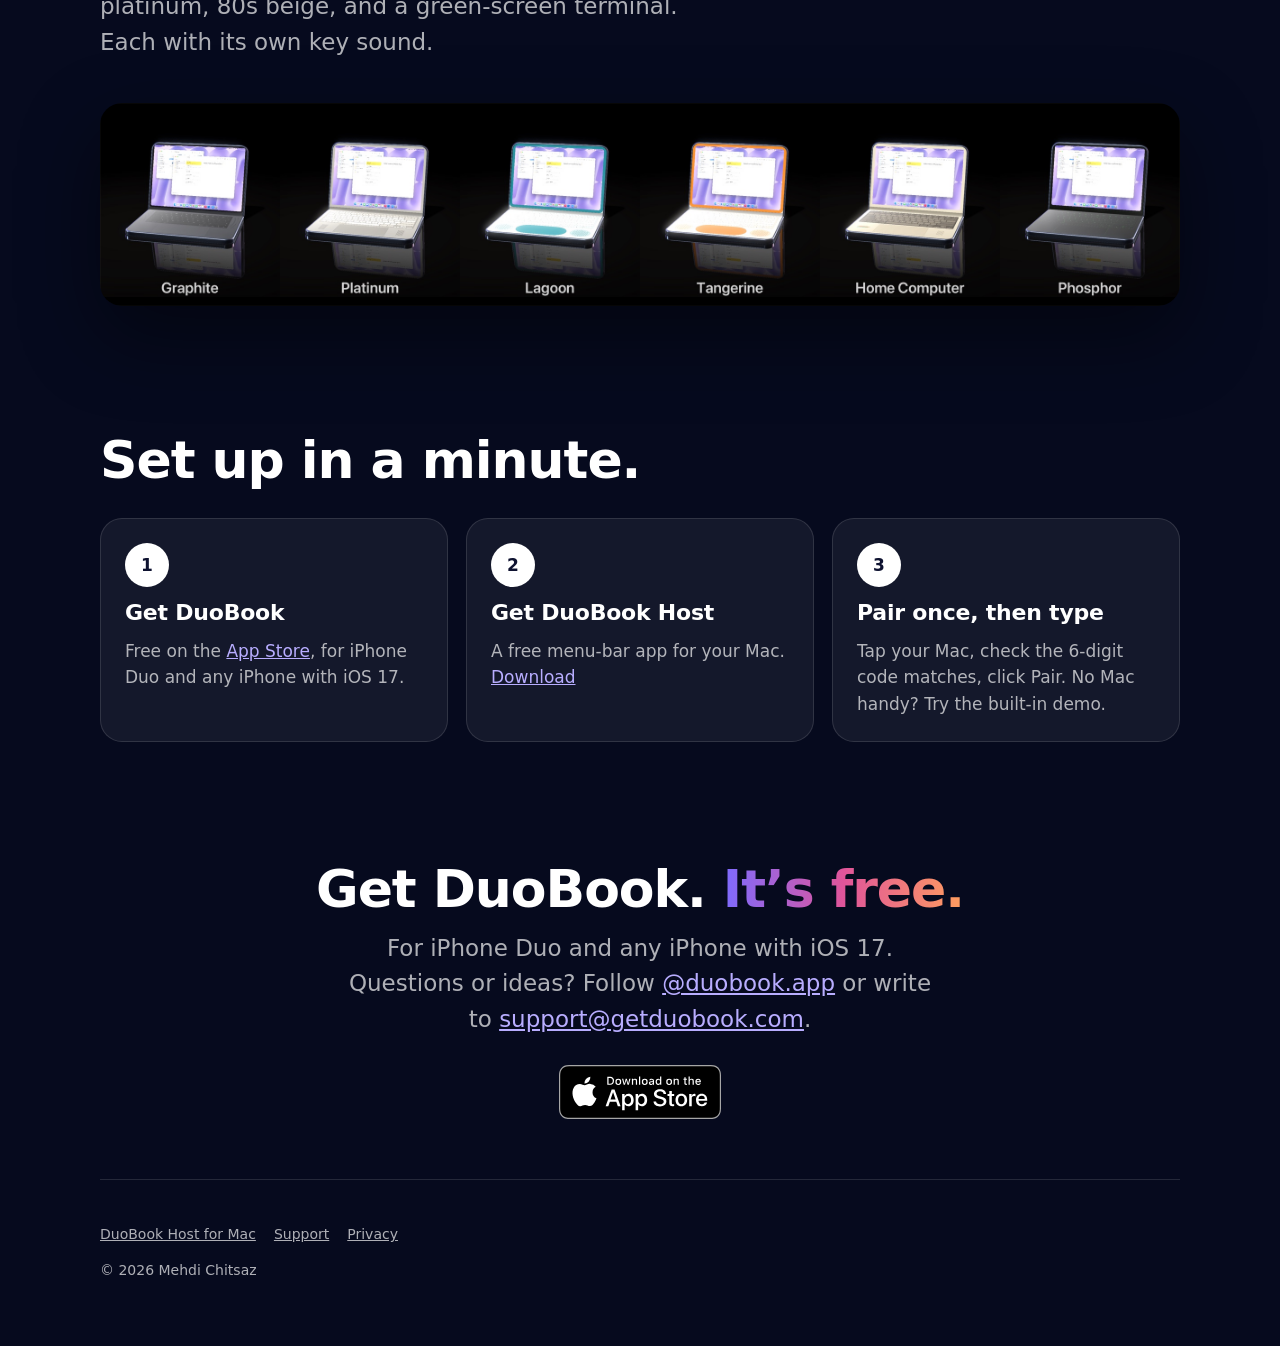
==== commit b6e69b8a: "Beta is over: remove the TestFlight beta page and the home page's Join the beta link" ====
--- a/index.html
+++ b/index.html
@@ -117,7 +117,7 @@
 
     <section id="get">
       <h2>Get DuoBook. <span class="grad">It’s free.</span></h2>
-      <p class="lede">For iPhone Duo and any iPhone with iOS 17. Want to try what’s next before everyone else? <a href="beta/">Join the beta</a>, follow <a href="https://instagram.com/duobook.app">@duobook.app</a>, or write to <a href="mailto:support@getduobook.com">support@getduobook.com</a>.</p>
+      <p class="lede">For iPhone Duo and any iPhone with iOS 17. Questions or ideas? Follow <a href="https://instagram.com/duobook.app">@duobook.app</a> or write to <a href="mailto:support@getduobook.com">support@getduobook.com</a>.</p>
       <div class="cta center">
         <a class="badge" href="https://apps.apple.com/app/id6826643457"><img src="assets/app-store-badge.svg" alt="Download on the App Store"></a>
       </div>
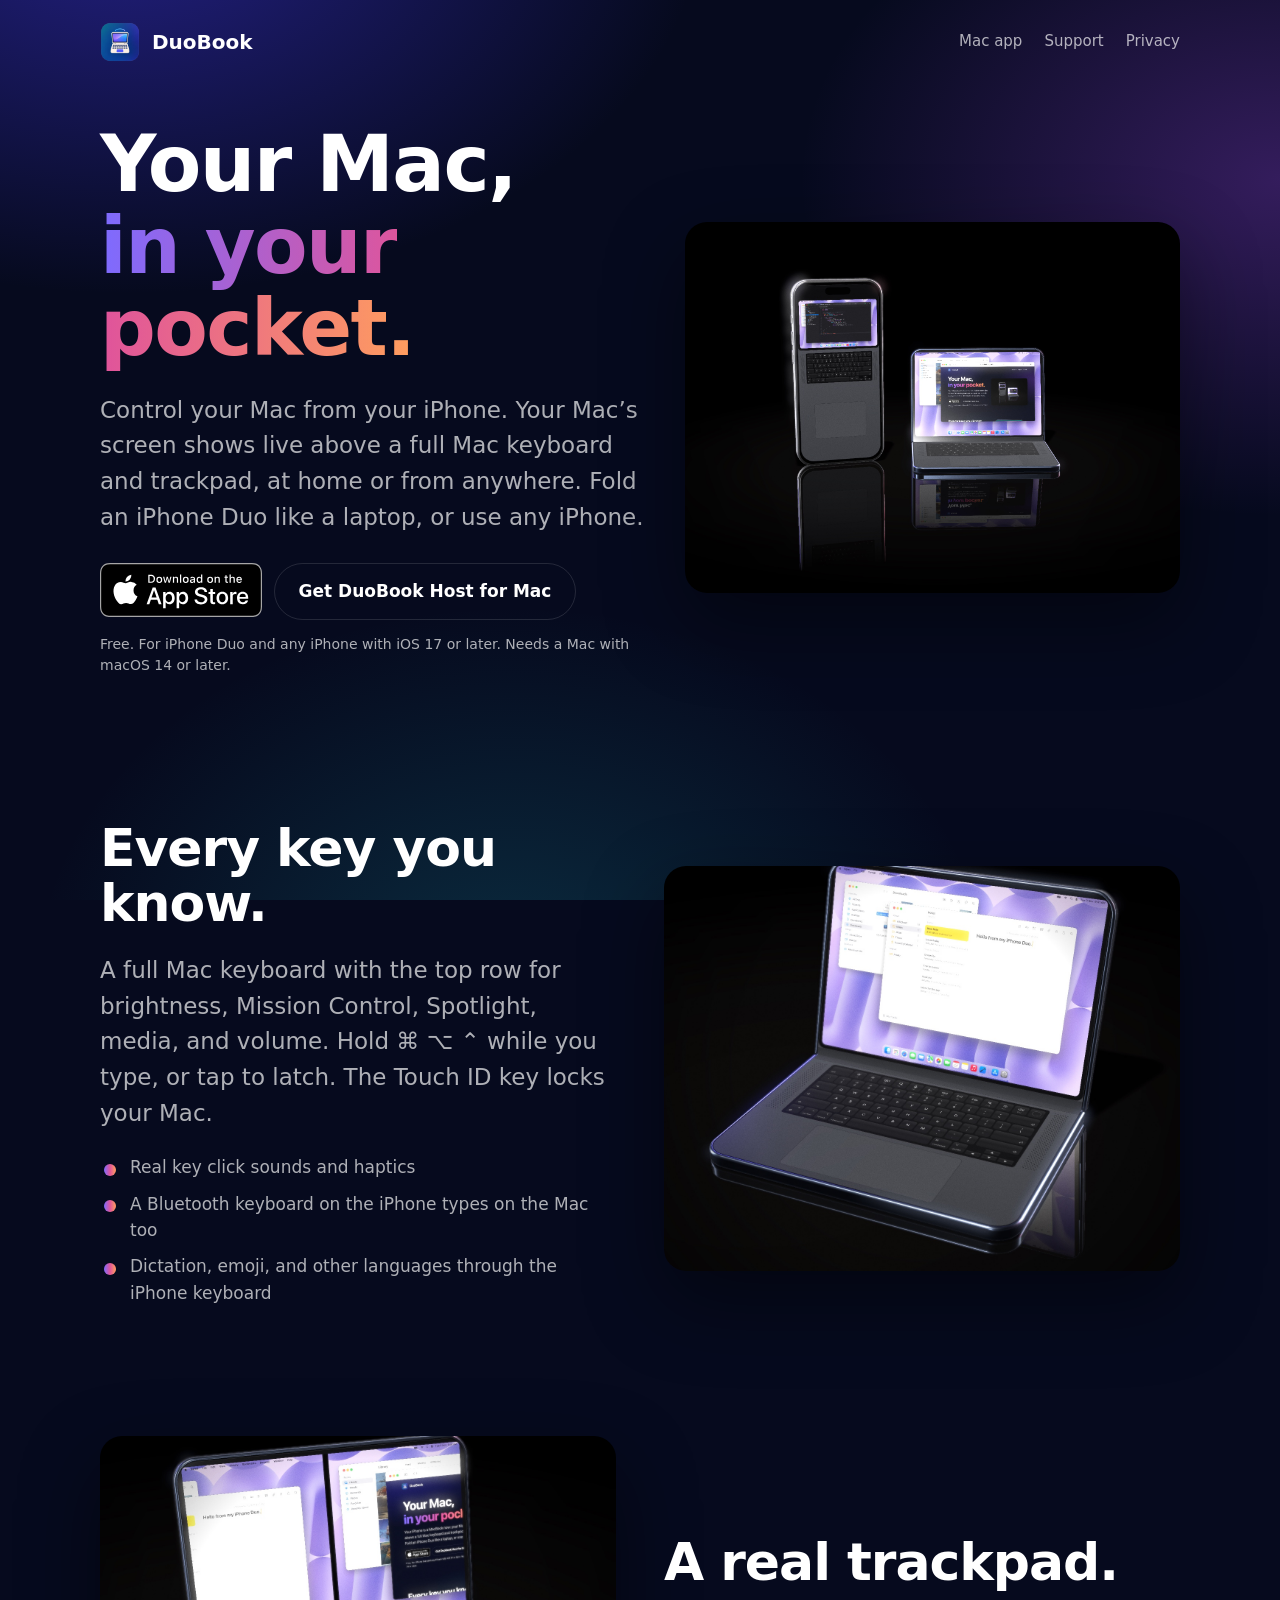
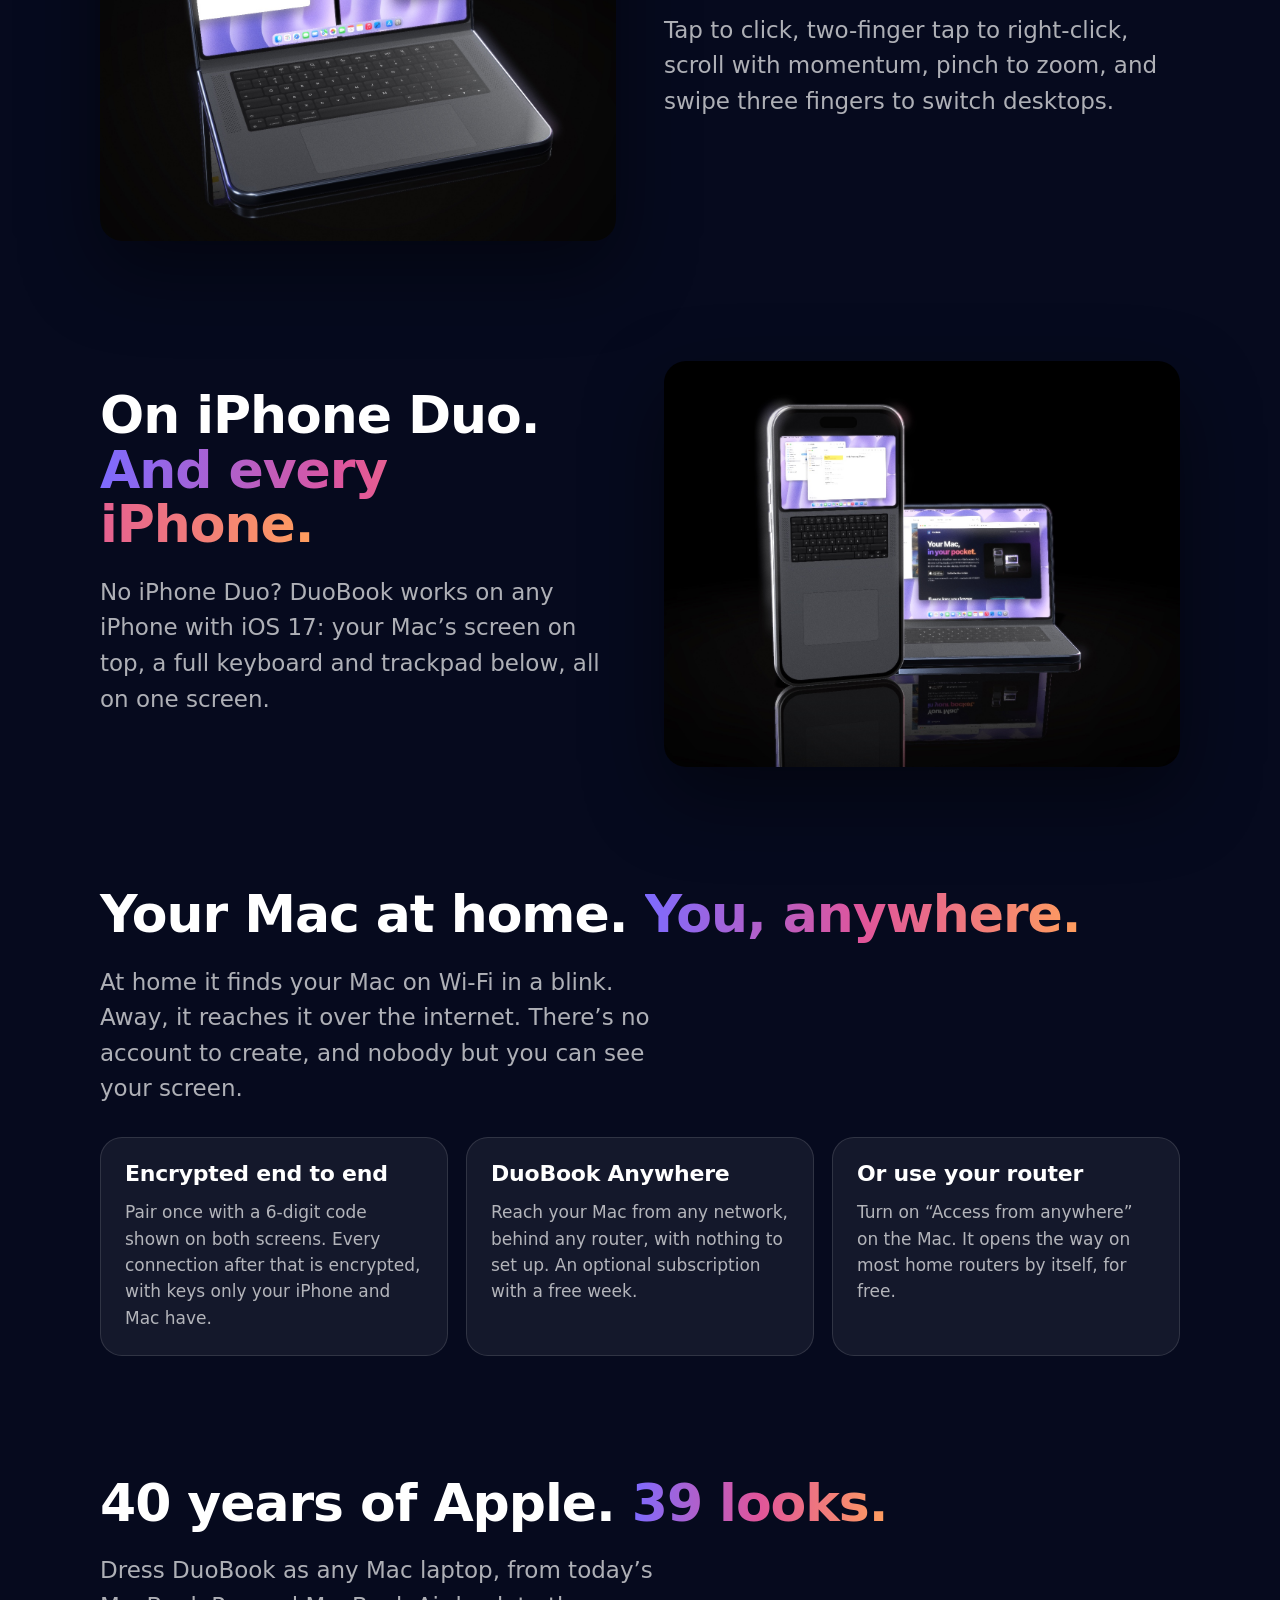
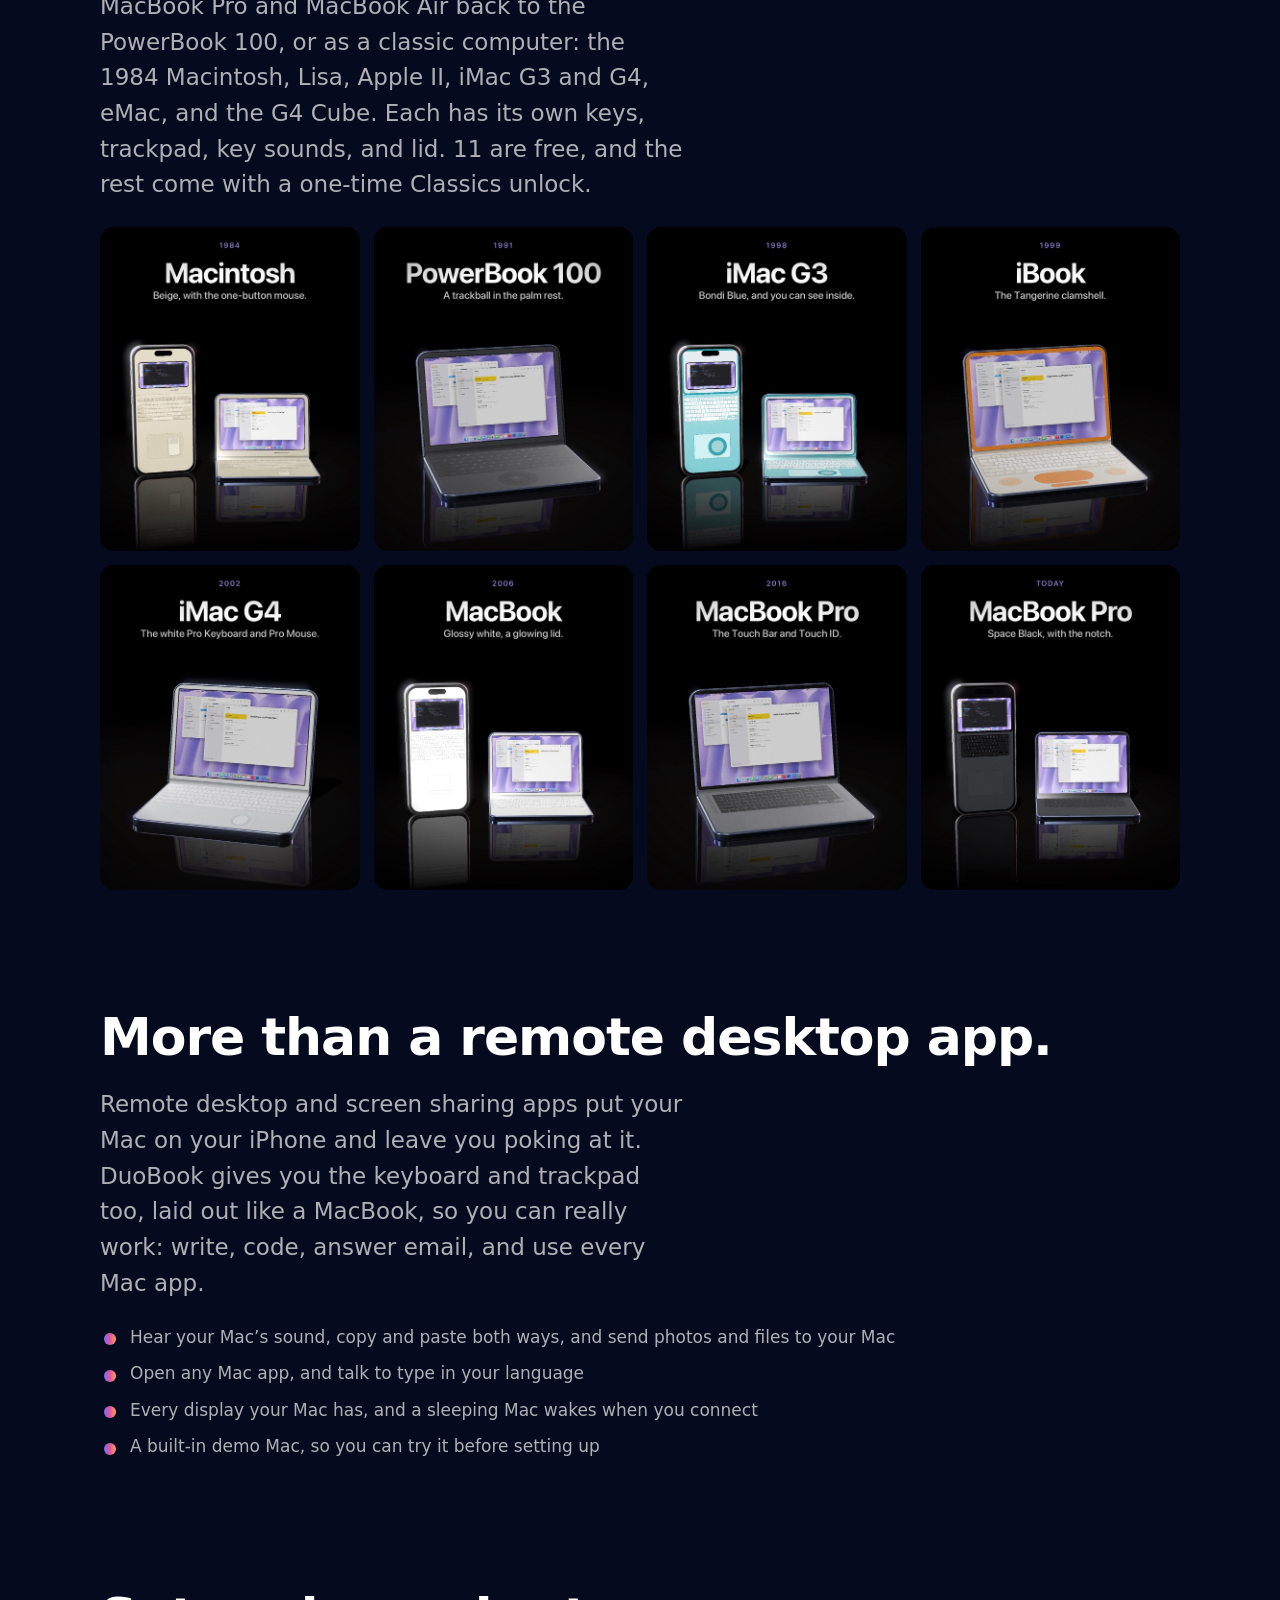
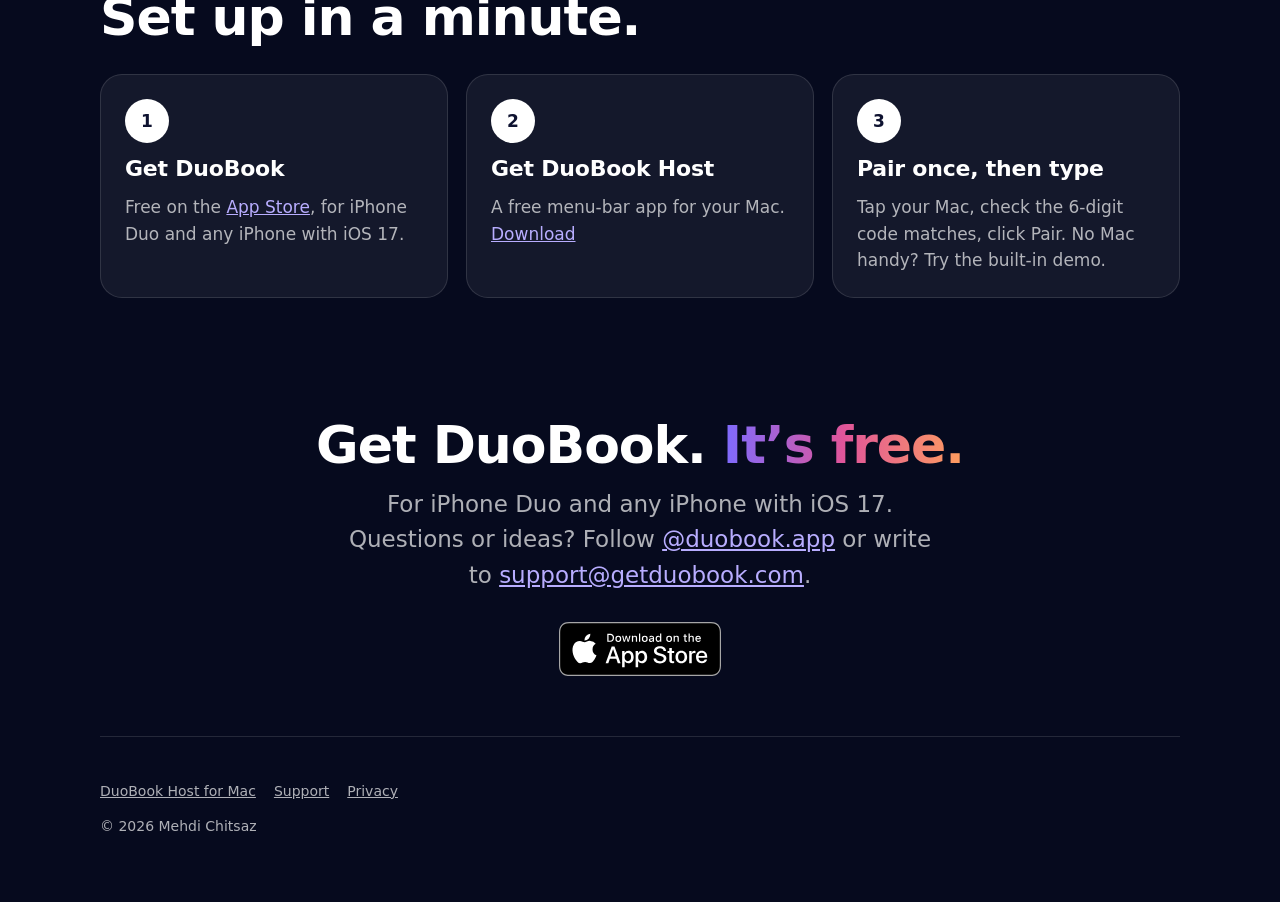
==== commit cf5469d7: "DuoBook Host 1.3 (download, update feed, New in 1.3) and search: titles and descriptions people sear" ====
--- a/index.html
+++ b/index.html
@@ -3,30 +3,37 @@
 <head>
   <meta charset="utf-8">
   <meta name="viewport" content="width=device-width, initial-scale=1">
-  <title>DuoBook – Your Mac, in your pocket</title>
-  <meta name="description" content="Free on the App Store. Your Mac’s screen on top, a full Mac keyboard and trackpad below. Fold an iPhone Duo like a laptop, or use any iPhone.">
-  <meta property="og:title" content="DuoBook – Your Mac, in your pocket">
-  <meta property="og:description" content="Free on the App Store. Your Mac’s screen on top, a full Mac keyboard and trackpad below. Fold an iPhone Duo like a laptop, or use any iPhone.">
+  <title>DuoBook – Control your Mac from your iPhone</title>
+  <meta name="description" content="Turn your iPhone into a Mac laptop: your Mac’s screen, live, with a full Mac keyboard and trackpad. Works from anywhere. Free for iPhone Duo and every iPhone.">
+  <meta property="og:title" content="DuoBook – Control your Mac from your iPhone">
+  <meta property="og:description" content="Turn your iPhone into a Mac laptop: your Mac’s screen, live, with a full Mac keyboard and trackpad. Works from anywhere. Free for iPhone Duo and every iPhone.">
   <meta property="og:image" content="https://getduobook.com/assets/og-image.png">
   <meta name="twitter:card" content="summary_large_image">
+  <meta name="apple-itunes-app" content="app-id=6826643457">
   <link rel="icon" href="assets/favicon.png">
   <link rel="apple-touch-icon" href="assets/icon.png">
   <link rel="stylesheet" href="styles.css">
-    <link rel="canonical" href="https://getduobook.com/" />
-    <meta property="og:url" content="https://getduobook.com/">
+  <link rel="canonical" href="https://getduobook.com/">
+  <meta property="og:url" content="https://getduobook.com/">
   <meta property="og:type" content="website">
   <meta property="og:site_name" content="DuoBook">
   <script type="application/ld+json">
 {
   "@context": "https://schema.org",
-  "@type": "SoftwareApplication",
+  "@type": "MobileApplication",
   "name": "DuoBook: Pocket Mac",
-  "operatingSystem": "iOS",
+  "alternateName": "DuoBook",
+  "operatingSystem": "iOS 17 or later",
   "applicationCategory": "UtilitiesApplication",
   "url": "https://getduobook.com/",
   "downloadUrl": "https://apps.apple.com/app/id6826643457",
+  "installUrl": "https://apps.apple.com/app/id6826643457",
   "image": "https://getduobook.com/assets/og-image.png",
-  "description": "Free on the App Store. Your Mac’s screen on top, a full Mac keyboard and trackpad below. Fold an iPhone Duo like a laptop, or use any iPhone.",
+  "screenshot": "https://getduobook.com/assets/launch-hero.jpg",
+  "softwareVersion": "1.3",
+  "inLanguage": ["en", "fr", "es", "de", "it", "pt-BR", "ja", "ko", "zh-Hans", "zh-Hant"],
+  "description": "Control your Mac from your iPhone: your Mac’s screen, live, with a full Mac keyboard and trackpad, at home or from anywhere. Fold an iPhone Duo like a laptop, or use any iPhone.",
+  "featureList": ["Your Mac’s screen, live, on your iPhone", "Full Mac keyboard with the top row and Touch ID key", "Multi-touch trackpad with Mission Control gestures", "Works from anywhere with DuoBook Anywhere", "Encrypted end to end", "39 looks, from the 1984 Macintosh to today’s MacBook Pro"],
   "offers": {
     "@type": "Offer",
     "price": "0",
@@ -45,7 +52,7 @@
     <div class="hero">
       <div>
         <h1>Your Mac,<br><span class="grad">in your pocket.</span></h1>
-        <p class="lede">Your iPhone is a MacBook now: your Mac’s screen, live, above a full Mac keyboard and trackpad that control it. Fold an iPhone Duo like a laptop, or use any iPhone.</p>
+        <p class="lede">Control your Mac from your iPhone. Your Mac’s screen shows live above a full Mac keyboard and trackpad, at home or from anywhere. Fold an iPhone Duo like a laptop, or use any iPhone.</p>
         <div class="cta">
           <a class="badge" href="https://apps.apple.com/app/id6826643457"><img src="assets/app-store-badge.svg" alt="Download on the App Store"></a>
           <a class="button ghost" href="mac/">Get DuoBook Host for Mac</a>
@@ -101,9 +108,29 @@
     </section>
 
     <section class="themes">
-      <h2>Six looks. <span class="grad">One tiny Mac.</span></h2>
-      <p class="lede">From today’s black keys to a teal clamshell, office platinum, 80s beige, and a green-screen terminal. Each with its own key sound.</p>
-      <img class="shot" src="assets/themes.jpg" alt="DuoBook’s six themes: Graphite, Platinum, Lagoon, Tangerine, Home Computer, and Phosphor">
+      <h2>40 years of Apple. <span class="grad">39 looks.</span></h2>
+      <p class="lede">Dress DuoBook as any Mac laptop, from today’s MacBook Pro and MacBook Air back to the PowerBook 100, or as a classic computer: the 1984 Macintosh, Lisa, Apple II, iMac G3 and G4, eMac, and the G4 Cube. Each has its own keys, trackpad, key sounds, and lid. 11 are free, and the rest come with a one-time Classics unlock.</p>
+      <div class="looks">
+        <img src="assets/looks/macintosh.jpg" alt="DuoBook dressed as the Macintosh (1984) on iPhone" width="540" height="675" loading="lazy">
+        <img src="assets/looks/powerbook-100.jpg" alt="DuoBook dressed as the PowerBook 100 (1991) on iPhone" width="540" height="675" loading="lazy">
+        <img src="assets/looks/imac-g3.jpg" alt="DuoBook dressed as the iMac G3 (1998) on iPhone" width="540" height="675" loading="lazy">
+        <img src="assets/looks/ibook.jpg" alt="DuoBook dressed as the iBook (1999) on iPhone" width="540" height="675" loading="lazy">
+        <img src="assets/looks/imac-g4.jpg" alt="DuoBook dressed as the iMac G4 (2002) on iPhone" width="540" height="675" loading="lazy">
+        <img src="assets/looks/macbook.jpg" alt="DuoBook dressed as the MacBook (2006) on iPhone" width="540" height="675" loading="lazy">
+        <img src="assets/looks/macbook-pro-touch-bar.jpg" alt="DuoBook dressed as the MacBook Pro with Touch Bar (2016) on iPhone" width="540" height="675" loading="lazy">
+        <img src="assets/looks/macbook-pro.jpg" alt="DuoBook dressed as the MacBook Pro (today) on iPhone" width="540" height="675" loading="lazy">
+      </div>
+    </section>
+
+    <section>
+      <h2>More than a remote desktop app.</h2>
+      <p class="lede">Remote desktop and screen sharing apps put your Mac on your iPhone and leave you poking at it. DuoBook gives you the keyboard and trackpad too, laid out like a MacBook, so you can really work: write, code, answer email, and use every Mac app.</p>
+      <ul class="ticks">
+        <li>Hear your Mac’s sound, copy and paste both ways, and send photos and files to your Mac</li>
+        <li>Open any Mac app, and talk to type in your language</li>
+        <li>Every display your Mac has, and a sleeping Mac wakes when you connect</li>
+        <li>A built-in demo Mac, so you can try it before setting up</li>
+      </ul>
     </section>
 
     <section>
--- a/styles.css
+++ b/styles.css
@@ -90,3 +90,8 @@
 .cta.center { justify-content: center; }
 #get { text-align: center; }
 #get .lede { margin: 0 auto; }
+
+/* The looks: a gallery of machines, four across (two on phones). */
+.looks { display: grid; grid-template-columns: repeat(4, 1fr); gap: 14px; margin-top: 24px; }
+.looks img { width: 100%; height: auto; margin: 0; border-radius: 14px; }
+@media (max-width: 820px) { .looks { grid-template-columns: repeat(2, 1fr); } }
